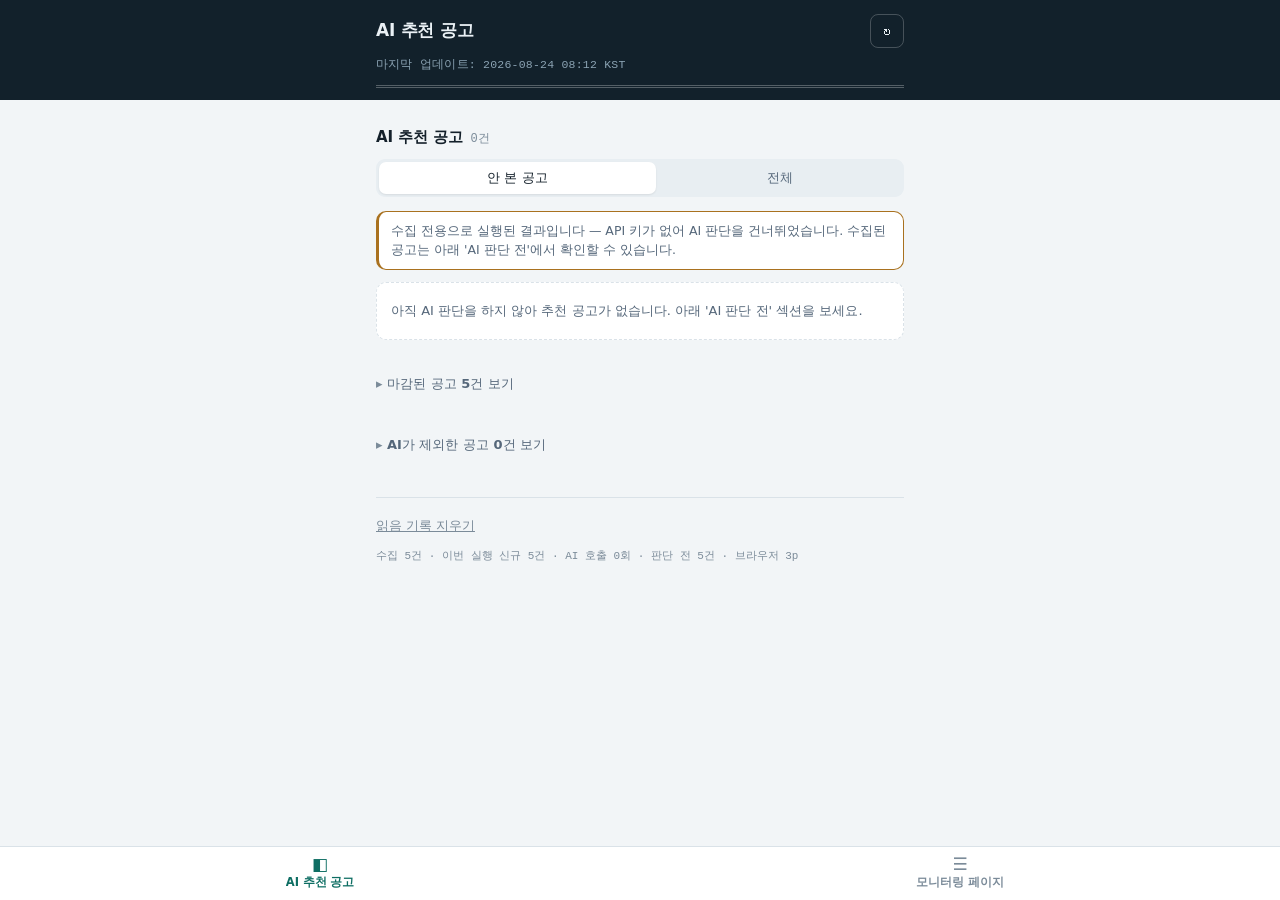
==== preview-crawl.html @ 12f4522e "Add files via upload" ====
<!DOCTYPE html>
<html lang="ko">
<head>
<meta charset="utf-8">
<meta name="viewport" content="width=device-width, initial-scale=1, viewport-fit=cover">
<title>채용공고 모니터 — 화면 미리보기</title>
<meta name="description" content="등록한 채용 페이지의 신규 공고를 AI가 프로필과 대조해 걸러줍니다.">
<meta name="theme-color" content="#12212b">
<meta name="color-scheme" content="light dark">
<meta name="apple-mobile-web-app-capable" content="yes">
<meta name="apple-mobile-web-app-status-bar-style" content="black-translucent">
<style>
/* ─────────────────────────────────────────────────────────────
   채용공고 모니터 — 언더라이팅 심사표를 모티프로 한 화면
   모바일 안전 규칙:
     · 100dvh 사용 (100vh는 폴백으로만)
     · html/body 에 overflow-x:hidden 명시
     · position:sticky 미사용. fixed는 하단 탭바/시트/토스트에만 쓰며
       모두 body 바로 아래 형제이고, 조상 어디에도 transform·filter·
       perspective·will-change 를 걸지 않는다 (전체 파일에서 미사용)
     · 텍스트가 들어가는 모든 행은 flex-wrap
   ───────────────────────────────────────────────────────────── */

*, *::before, *::after { box-sizing: border-box; }

:root {
  --bg:        #f2f5f7;
  --card:      #ffffff;
  --ink:       #14202a;
  --ink-2:     #55677a;
  --ink-3:     #7b8b99;
  --line:      #dae2e8;
  --line-soft: #e8eef2;
  --band-fit:  #0e6e63;
  --band-pend: #a9711f;
  --band-rej:  #9aa8b3;
  --urgent:    #b23a32;
  --header:    #12212b;
  --header-ink:#eaf1f5;
  --header-dim:#8ba3b3;

  --sans: "Pretendard Variable", Pretendard, -apple-system, BlinkMacSystemFont,
          "Apple SD Gothic Neo", "Segoe UI", "Malgun Gothic", system-ui, sans-serif;
  --mono: ui-monospace, SFMono-Regular, "SF Mono", Menlo, Consolas,
          "Liberation Mono", monospace;

  --radius: 10px;
}

@media (prefers-color-scheme: dark) {
  :root {
    --bg:        #0d1620;
    --card:      #14212c;
    --ink:       #e6edf2;
    --ink-2:     #98aab8;
    --ink-3:     #71879a;
    --line:      #223442;
    --line-soft: #1b2b37;
    --band-fit:  #3fb3a1;
    --band-pend: #d3a05a;
    --band-rej:  #4a5d6c;
    --urgent:    #e0736a;
    --header:    #0a121a;
    --header-ink:#e6edf2;
    --header-dim:#7d95a6;
  }
}

html, body {
  max-width: 100%;
  overflow-x: hidden;
}

html { -webkit-text-size-adjust: 100%; }

body {
  margin: 0;
  min-height: 100vh;
  min-height: 100dvh;
  background: var(--bg);
  color: var(--ink);
  font-family: var(--sans);
  font-size: 15px;
  line-height: 1.5;
  -webkit-font-smoothing: antialiased;
  padding-bottom: calc(24px + env(safe-area-inset-bottom));
}

img, svg { max-width: 100%; height: auto; }

.wrap {
  width: 100%;
  max-width: 560px;
  margin-left: auto;
  margin-right: auto;
  padding-left: 16px;
  padding-right: 16px;
}

/* ── 헤더 ───────────────────────────────────────────────── */

.topbar {
  background: var(--header);
  color: var(--header-ink);
  padding-top: calc(14px + env(safe-area-inset-top));
  padding-bottom: 12px;
}

.topbar-row {
  display: flex;
  flex-wrap: wrap;
  align-items: baseline;
  justify-content: space-between;
  gap: 8px;
}

.brand {
  margin: 0;
  font-size: 17px;
  font-weight: 650;
  letter-spacing: -0.015em;
  overflow-wrap: anywhere;
}

.icon-btn {
  flex: none;
  background: transparent;
  border: 1px solid rgba(255, 255, 255, 0.22);
  color: var(--header-ink);
  border-radius: 8px;
  width: 34px;
  height: 34px;
  font-size: 16px;
  line-height: 1;
  cursor: pointer;
}
.icon-btn:active { background: rgba(255, 255, 255, 0.12); }
.icon-btn.is-spinning { opacity: 0.5; }

.stamp {
  margin: 8px 0 0;
  font-family: var(--mono);
  font-size: 11.5px;
  letter-spacing: 0.02em;
  color: var(--header-dim);
  overflow-wrap: anywhere;
}

/* 회계 장부의 합계 이중 괘선 */
.rule-double {
  margin-top: 12px;
  height: 3px;
  border-top: 1px solid rgba(255, 255, 255, 0.28);
  border-bottom: 1px solid rgba(255, 255, 255, 0.28);
}

/* ── 섹션 ───────────────────────────────────────────────── */

.section { margin-top: 26px; }

.section-head {
  display: flex;
  flex-wrap: wrap;
  align-items: baseline;
  gap: 8px;
  margin-bottom: 6px;
}

.section-title {
  margin: 0;
  font-size: 15px;
  font-weight: 650;
  letter-spacing: -0.01em;
}

.count {
  font-family: var(--mono);
  font-size: 12px;
  color: var(--ink-3);
}

.section-note {
  margin: 0 0 10px;
  font-size: 12.5px;
  color: var(--ink-2);
  overflow-wrap: anywhere;
}

/* ── 세그먼트 토글 ──────────────────────────────────────── */

.segmented {
  display: flex;
  flex-wrap: wrap;
  gap: 4px;
  padding: 3px;
  background: var(--line-soft);
  border-radius: 9px;
  margin: 10px 0 14px;
}

.seg {
  flex: 1 1 auto;
  min-width: 90px;
  border: 0;
  background: transparent;
  color: var(--ink-2);
  font-family: inherit;
  font-size: 13px;
  font-weight: 550;
  padding: 7px 10px;
  border-radius: 7px;
  cursor: pointer;
}

.seg.is-active {
  background: var(--card);
  color: var(--ink);
  box-shadow: 0 1px 2px rgba(0, 0, 0, 0.08);
}

/* ── 공고 카드 ──────────────────────────────────────────── */

.cards { display: flex; flex-direction: column; gap: 10px; }

.card {
  background: var(--card);
  border: 1px solid var(--line);
  border-left: 3px solid var(--band-rej);
  border-radius: var(--radius);
  padding: 12px 13px;
  transition: opacity 0.25s ease, background 0.2s ease;
}

.card.grade-fit  { border-left-color: var(--band-fit); }
.card.grade-pend { border-left-color: var(--band-pend); }
.card.grade-rej  { border-left-color: var(--band-rej); }

.card.is-read { opacity: 0.55; }

.card-top {
  display: flex;
  flex-wrap: wrap;
  align-items: baseline;
  gap: 6px 8px;
  margin-bottom: 4px;
}

.company {
  font-size: 12px;
  font-weight: 600;
  color: var(--band-fit);
  letter-spacing: -0.01em;
  overflow-wrap: anywhere;
}
.card.grade-pend .company { color: var(--band-pend); }
.card.grade-rej  .company { color: var(--ink-3); }

.job-title {
  display: block;
  font-size: 15.5px;
  font-weight: 600;
  line-height: 1.35;
  color: var(--ink);
  text-decoration: none;
  overflow-wrap: anywhere;
  word-break: break-word;
}
.job-title:hover { text-decoration: underline; }

.meta {
  display: flex;
  flex-wrap: wrap;
  gap: 4px 10px;
  margin-top: 6px;
  font-family: var(--mono);
  font-size: 11.5px;
  color: var(--ink-3);
}
.meta .urgent { color: var(--urgent); font-weight: 600; }

/* AI 판단 메모 — 심사 코멘트처럼 */
.reason {
  margin: 9px 0 0;
  padding-left: 9px;
  border-left: 2px solid var(--line);
  font-size: 12.5px;
  line-height: 1.5;
  color: var(--ink-2);
  overflow-wrap: anywhere;
}

.chips {
  display: flex;
  flex-wrap: wrap;
  gap: 6px;
  margin-top: 9px;
  align-items: center;
}

.chip {
  font-family: var(--mono);
  font-size: 10.5px;
  letter-spacing: 0.02em;
  padding: 2px 6px;
  border-radius: 4px;
  border: 1px solid var(--line);
  color: var(--ink-3);
  white-space: nowrap;
}
.chip.warn { color: var(--band-pend); border-color: var(--band-pend); }
.chip.read { color: var(--band-fit); border-color: var(--band-fit); }

.spacer { flex: 1 1 auto; min-width: 0; }

.ghost-btn {
  flex: none;
  background: transparent;
  border: 1px solid var(--line);
  color: var(--ink-2);
  font-family: inherit;
  font-size: 12px;
  padding: 4px 10px;
  border-radius: 6px;
  cursor: pointer;
}
.ghost-btn:active { background: var(--line-soft); }

.cards-compact .card { padding: 9px 11px; }
.cards-compact .job-title { font-size: 14px; }

/* ── 모니터링 페이지 목록 ───────────────────────────────── */

.src-list { list-style: none; margin: 0; padding: 0; }

.src-item {
  border-bottom: 1px solid var(--line-soft);
}
.src-item:last-child { border-bottom: 0; }

.src-link {
  display: flex;
  flex-wrap: wrap;
  align-items: baseline;
  gap: 4px 8px;
  padding: 11px 2px;
  color: var(--ink);
  text-decoration: none;
}

.src-name { font-size: 14px; font-weight: 600; overflow-wrap: anywhere; }
.src-memo {
  flex: 1 1 100%;
  font-size: 12px;
  color: var(--ink-3);
  overflow-wrap: anywhere;
}
.src-arrow { flex: none; color: var(--ink-3); font-size: 13px; }

/* ── 수집 상태 ──────────────────────────────────────────── */

.disclosure {
  cursor: pointer;
  font-size: 13px;
  font-weight: 550;
  color: var(--ink-2);
  padding: 8px 0;
  list-style: none;
}
.disclosure::-webkit-details-marker { display: none; }
.disclosure::before { content: "▸ "; color: var(--ink-3); }
details[open] > .disclosure::before { content: "▾ "; }

.health { display: flex; flex-direction: column; gap: 8px; margin-top: 4px; }

.health-row {
  display: flex;
  flex-wrap: wrap;
  gap: 4px 8px;
  align-items: baseline;
  padding: 9px 11px;
  background: var(--card);
  border: 1px solid var(--line);
  border-radius: 8px;
  font-size: 12.5px;
}
.health-name { font-weight: 600; overflow-wrap: anywhere; }
.health-nums { font-family: var(--mono); font-size: 11.5px; color: var(--ink-3); }
.health-note {
  flex: 1 1 100%;
  font-size: 12px;
  color: var(--band-pend);
  overflow-wrap: anywhere;
}
.health-ok { color: var(--band-fit); }
.health-bad { color: var(--urgent); }

/* ── 상태/푸터 ──────────────────────────────────────────── */

.loading, .empty {
  margin: 0;
  padding: 18px 14px;
  background: var(--card);
  border: 1px dashed var(--line);
  border-radius: var(--radius);
  font-size: 13px;
  color: var(--ink-2);
  overflow-wrap: anywhere;
}

.foot {
  margin-top: 34px;
  padding-top: 16px;
  border-top: 1px solid var(--line);
}

.foot-line { margin: 0 0 8px; font-size: 12.5px; color: var(--ink-2); overflow-wrap: anywhere; }

.link-btn {
  background: none;
  border: 0;
  padding: 0;
  font-family: inherit;
  font-size: 12.5px;
  color: var(--ink-3);
  text-decoration: underline;
  cursor: pointer;
}

.foot-meta {
  margin: 12px 0 0;
  font-family: var(--mono);
  font-size: 11px;
  color: var(--ink-3);
  overflow-wrap: anywhere;
}

/* ── 접근성 ─────────────────────────────────────────────── */

a:focus-visible, button:focus-visible, summary:focus-visible {
  outline: 2px solid var(--band-fit);
  outline-offset: 2px;
  border-radius: 4px;
}

@media (prefers-reduced-motion: reduce) {
  * { animation: none !important; transition: none !important; }
}

/* 아주 좁은 화면(320px대) 대비 */
@media (max-width: 360px) {
  body { font-size: 14.5px; }
  .job-title { font-size: 15px; }
  .seg { min-width: 0; }
}

.health-dim { color: var(--ink-3); }
.src-link .chip { flex: none; }

/* ═══════════════════════════════════════════════════════════
   탭 / 편집 / 자가진단  (2차 개편)
   ═══════════════════════════════════════════════════════════ */

/* 하단 탭바 만큼 본문 아래 여백 확보 */
body {
  padding-bottom: calc(66px + env(safe-area-inset-bottom));
}

.tabpanel { display: block; }
.tabpanel[hidden] { display: none; }

/* ── 하단 탭바 ──────────────────────────────────────────── */
/* body 바로 아래 형제로 배치. 조상 어디에도 transform/filter/
   perspective/will-change 를 걸지 않는다 (걸면 fixed가 깨짐). */
.tabbar {
  position: fixed;
  left: 0;
  right: 0;
  bottom: 0;
  z-index: 30;
  display: flex;
  width: 100%;
  max-width: 100%;
  background: var(--card);
  border-top: 1px solid var(--line);
  padding-bottom: env(safe-area-inset-bottom);
}

.tabbtn {
  position: relative;
  flex: 1 1 50%;
  min-width: 0;
  display: flex;
  flex-direction: column;
  align-items: center;
  justify-content: center;
  gap: 2px;
  padding: 9px 4px 10px;
  border: 0;
  background: transparent;
  color: var(--ink-3);
  font-family: inherit;
  cursor: pointer;
}

.tabbtn.is-active { color: var(--band-fit); }

.tabicon { font-size: 17px; line-height: 1; }

.tablabel {
  font-size: 11.5px;
  font-weight: 600;
  letter-spacing: -0.01em;
  max-width: 100%;
  overflow: hidden;
  text-overflow: ellipsis;
  white-space: nowrap;
}

.tabbadge {
  position: absolute;
  top: 5px;
  left: 50%;
  margin-left: 8px;
  min-width: 17px;
  padding: 0 4px;
  border-radius: 9px;
  background: var(--band-fit);
  color: #fff;
  font-family: var(--mono);
  font-size: 10px;
  line-height: 17px;
  text-align: center;
}

.tabdot {
  position: absolute;
  top: 9px;
  left: 50%;
  margin-left: 9px;
  width: 7px;
  height: 7px;
  border-radius: 50%;
  background: var(--band-pend);
}

/* ── 모니터링 목록: 이동 영역과 조작 버튼 분리 ──────────── */

.src-item {
  display: flex;
  flex-wrap: nowrap;
  align-items: stretch;
  gap: 2px;
  border-bottom: 1px solid var(--line-soft);
}

.src-link {
  flex: 1 1 auto;
  min-width: 0;
  display: flex;
  flex-wrap: wrap;
  align-items: baseline;
  gap: 4px 8px;
  padding: 12px 4px 12px 2px;
  color: var(--ink);
  text-decoration: none;
}

.src-actions {
  flex: 0 0 auto;
  display: flex;
  align-items: center;
  gap: 2px;
}

.act-btn {
  width: 38px;
  height: 38px;
  flex: none;
  display: flex;
  align-items: center;
  justify-content: center;
  border: 0;
  background: transparent;
  color: var(--ink-2);
  line-height: 1;
  border-radius: 8px;
  cursor: pointer;
}
.act-btn svg { display: block; }
.act-btn:active { background: var(--line-soft); color: var(--ink); }

.src-flag {
  font-family: var(--mono);
  font-size: 10px;
  padding: 1px 5px;
  border-radius: 4px;
  border: 1px solid currentColor;
  white-space: nowrap;
}
.src-flag.added   { color: var(--band-fit); }
.src-flag.edited  { color: var(--band-pend); }

.add-btn {
  flex: none;
  border: 1px solid var(--band-fit);
  background: transparent;
  color: var(--band-fit);
  font-family: inherit;
  font-size: 12.5px;
  font-weight: 600;
  padding: 5px 11px;
  border-radius: 7px;
  cursor: pointer;
}
.add-btn:active { background: var(--line-soft); }

/* ── 동기화 안내 배너 ───────────────────────────────────── */

.sync-banner {
  background: var(--card);
  border: 1px solid var(--band-pend);
  border-left-width: 3px;
  border-radius: var(--radius);
  padding: 11px 12px;
  margin-bottom: 14px;
}

.sync-title {
  margin: 0 0 5px;
  font-size: 12.5px;
  font-weight: 650;
  color: var(--band-pend);
  overflow-wrap: anywhere;
}

.sync-body {
  margin: 0 0 10px;
  font-size: 12px;
  line-height: 1.5;
  color: var(--ink-2);
  overflow-wrap: anywhere;
}
.sync-body code {
  font-family: var(--mono);
  font-size: 11.5px;
  overflow-wrap: anywhere;
}

.sync-actions {
  display: flex;
  flex-wrap: wrap;
  gap: 6px;
  align-items: center;
}

.cfg-out {
  display: block;
  width: 100%;
  max-width: 100%;
  margin-top: 10px;
  min-height: 120px;
  padding: 8px;
  border: 1px solid var(--line);
  border-radius: 8px;
  background: var(--bg);
  color: var(--ink-2);
  font-family: var(--mono);
  font-size: 11px;
  line-height: 1.45;
  resize: vertical;
}

/* ── 버튼 ───────────────────────────────────────────────── */

.primary-btn {
  flex: none;
  border: 1px solid var(--band-fit);
  background: var(--band-fit);
  color: #fff;
  font-family: inherit;
  font-size: 12.5px;
  font-weight: 600;
  padding: 7px 13px;
  border-radius: 7px;
  cursor: pointer;
}
.primary-btn:active { opacity: 0.85; }

.danger-btn {
  flex: none;
  border: 1px solid var(--urgent);
  background: transparent;
  color: var(--urgent);
  font-family: inherit;
  font-size: 12.5px;
  padding: 6px 12px;
  border-radius: 7px;
  cursor: pointer;
}

a.ghost-btn { text-decoration: none; display: inline-block; }

/* ── 추가/편집 시트 ─────────────────────────────────────── */

.sheet {
  position: fixed;
  inset: 0;
  z-index: 60;
  display: flex;
  align-items: flex-end;
  justify-content: center;
}
.sheet[hidden] { display: none; }

.sheet-backdrop {
  position: absolute;
  inset: 0;
  background: rgba(8, 16, 22, 0.55);
}

.sheet-panel {
  position: relative;
  width: 100%;
  max-width: 560px;
  max-height: 92dvh;
  overflow-y: auto;
  overflow-x: hidden;
  background: var(--card);
  border-radius: 14px 14px 0 0;
  border-top: 1px solid var(--line);
  padding: 16px 16px calc(18px + env(safe-area-inset-bottom));
}

.sheet-title {
  margin: 0 0 14px;
  font-size: 16px;
  font-weight: 650;
  overflow-wrap: anywhere;
}

.field { display: block; margin-bottom: 13px; }

.field-label {
  display: block;
  font-size: 12.5px;
  font-weight: 600;
  color: var(--ink-2);
  margin-bottom: 5px;
}
.field-label .opt { font-weight: 400; color: var(--ink-3); }

.input {
  display: block;
  width: 100%;
  max-width: 100%;
  padding: 10px 11px;
  border: 1px solid var(--line);
  border-radius: 8px;
  background: var(--bg);
  color: var(--ink);
  font-family: inherit;
  font-size: 16px; /* iOS 자동 확대 방지 */
  line-height: 1.4;
}
.input:focus { outline: 2px solid var(--band-fit); outline-offset: 1px; }

.field-help {
  display: block;
  margin-top: 5px;
  font-size: 11.5px;
  line-height: 1.45;
  color: var(--ink-3);
  overflow-wrap: anywhere;
}

.check {
  display: flex;
  flex-wrap: wrap;
  align-items: flex-start;
  gap: 8px;
  margin: 4px 0 14px;
  font-size: 12.5px;
  color: var(--ink-2);
}
.check input { flex: none; width: 18px; height: 18px; margin: 0; }
.check span { flex: 1 1 0; min-width: 0; overflow-wrap: anywhere; }

.sheet-error {
  margin: 0 0 10px;
  font-size: 12.5px;
  color: var(--urgent);
  overflow-wrap: anywhere;
}

.sheet-actions {
  display: flex;
  flex-wrap: wrap;
  align-items: center;
  gap: 6px;
}

/* ── 토스트 ─────────────────────────────────────────────── */

.toast {
  position: fixed;
  left: 12px;
  right: 12px;
  bottom: calc(78px + env(safe-area-inset-bottom));
  z-index: 70;
  max-width: 536px;
  margin: 0 auto;
  padding: 10px 13px;
  border-radius: 9px;
  background: var(--header);
  color: var(--header-ink);
  font-size: 12.5px;
  line-height: 1.45;
  text-align: center;
  overflow-wrap: anywhere;
}
.toast[hidden] { display: none; }

/* ── 자가진단 패널 (?debug=1) ───────────────────────────── */

.debug {
  position: fixed;
  left: 0;
  right: 0;
  top: 0;
  z-index: 90;
  max-height: 45dvh;
  overflow: auto;
  padding: 8px 10px;
  background: #10181f;
  color: #d8ffe6;
  font-family: var(--mono);
  font-size: 10.5px;
  line-height: 1.5;
  border-bottom: 2px solid #2f8f6f;
  overflow-wrap: anywhere;
}
.debug[hidden] { display: none; }
.debug .bad { color: #ff9d92; }
.debug .ok { color: #7fe3b8; }
.debug h3 { margin: 0 0 4px; font-size: 11px; color: #fff; }
.debug ul { margin: 4px 0 0; padding-left: 16px; }

@media (max-width: 360px) {
  .tablabel { font-size: 11px; }
  .sync-actions .primary-btn,
  .sync-actions .ghost-btn { font-size: 12px; padding: 6px 10px; }
}

/* No. 컬럼 */
.src-no {
  flex: 0 0 auto;
  align-self: flex-start;
  min-width: 20px;
  padding-top: 13px;
  font-family: var(--mono);
  font-size: 11.5px;
  color: var(--ink-3);
  text-align: right;
}

/* 목록 URL이 잘못 걸린 카드는 눈에 띄게 표시 */
.card[data-list-url="1"] .job-title::after {
  content: " ⚠ 목록 페이지 링크";
  font-family: var(--mono);
  font-size: 10.5px;
  color: var(--urgent);
  white-space: nowrap;
}

/* 토스트 안 실행취소 버튼 */
.toast {
  display: flex;
  flex-wrap: wrap;
  align-items: center;
  justify-content: center;
  gap: 6px 12px;
}
.toast-msg { flex: 1 1 auto; min-width: 0; text-align: left; }
.toast-action {
  flex: none;
  border: 1px solid rgba(255, 255, 255, 0.35);
  background: transparent;
  color: var(--header-ink);
  font-family: inherit;
  font-size: 12px;
  font-weight: 600;
  padding: 5px 11px;
  border-radius: 7px;
  cursor: pointer;
}
.toast-action:active { background: rgba(255, 255, 255, 0.14); }

/* 자체 확인창 */
.confirm-panel { border-radius: 14px 14px 0 0; }
.confirm-panel .sync-body { margin-bottom: 14px; }

/* 수집 전용 실행 안내 */
.notice {
  margin: 0 0 12px;
  padding: 10px 12px;
  border: 1px solid var(--band-pend);
  border-left-width: 3px;
  border-radius: var(--radius);
  background: var(--card);
  font-size: 12.5px;
  line-height: 1.5;
  color: var(--ink-2);
  overflow-wrap: anywhere;
}
.notice[hidden] { display: none; }

/* ── 마감일 배지 ─────────────────────────────────────────── */

.dday {
  flex: none;
  font-family: var(--mono);
  font-size: 11px;
  font-weight: 600;
  letter-spacing: 0.01em;
  padding: 2px 7px;
  border-radius: 5px;
  border: 1px solid currentColor;
  white-space: nowrap;
}
.dday.d-urgent { color: #fff; background: var(--urgent); border-color: var(--urgent); }
.dday.d-soon   { color: var(--band-pend); }
.dday.d-far    { color: var(--ink-3); }
.dday.d-open   { color: var(--band-fit); }
.dday.d-none   { color: var(--ink-3); border-style: dashed; }
.dday.d-over   { color: var(--ink-3); border-style: dashed; }

/* 카드 우측 상단 삭제 버튼 */
.act-btn.card-del {
  width: 30px;
  height: 30px;
  margin: -4px -4px -4px 2px;
  color: var(--ink-3);
}
.act-btn.card-del svg { width: 14px; height: 14px; }

.card-top { align-items: center; }

/* 마감 섹션의 카드는 흐리게 */
#expList .card { opacity: 0.72; }

</style>
</head>
<body>

<header class="topbar">
  <div class="wrap">
    <div class="topbar-row">
      <h1 class="brand" id="brandTitle">AI 추천 공고</h1>
      <button id="refreshBtn" class="icon-btn" type="button" aria-label="새로고침">↻</button>
    </div>
    <p class="stamp" id="updatedAt">불러오는 중…</p>
    <div class="rule-double" aria-hidden="true"></div>
  </div>
</header>

<main id="main">

  <!-- ── 탭 1: AI 추천 공고 ─────────────────────────── -->
  <div class="tabpanel wrap" id="panel-jobs" role="tabpanel" aria-labelledby="tab-jobs">

    <section class="section" aria-labelledby="recTitle">
      <div class="section-head">
        <h2 class="section-title" id="recTitle">AI 추천 공고</h2>
        <span class="count" id="recCount">–</span>
      </div>

      <div class="segmented" role="group" aria-label="공고 표시 범위">
        <button type="button" class="seg is-active" data-filter="unseen" aria-pressed="true">안 본 공고</button>
        <button type="button" class="seg" data-filter="all" aria-pressed="false">전체</button>
      </div>

      <p class="notice" id="crawlOnlyNotice" hidden></p>

      <div id="recList" class="cards">
        <p class="loading">공고를 불러오는 중…</p>
      </div>
    </section>

    <section class="section" id="unjudgedSection" hidden aria-labelledby="unjTitle">
      <div class="section-head">
        <h2 class="section-title" id="unjTitle">AI 판단 전</h2>
        <span class="count" id="unjCount">0</span>
      </div>
      <p class="section-note" id="unjNote"></p>
      <div id="unjList" class="cards"></div>
    </section>

    <section class="section" id="pendingSection" hidden aria-labelledby="pendTitle">
      <div class="section-head">
        <h2 class="section-title" id="pendTitle">판단 보류</h2>
        <span class="count" id="pendCount">0</span>
      </div>
      <p class="section-note">AI 호출이 실패해 아직 판정하지 못한 공고입니다. 다음 실행에서 자동으로 다시 판단합니다.</p>
      <div id="pendList" class="cards"></div>
    </section>

    <section class="section">
      <details id="expiredBox">
        <summary class="disclosure">마감된 공고 <span id="expCount">0</span>건 보기</summary>
        <p class="section-note" id="expNote"></p>
        <div id="expList" class="cards cards-compact"></div>
      </details>
    </section>

    <section class="section">
      <details id="rejectedBox">
        <summary class="disclosure">AI가 제외한 공고 <span id="rejCount">0</span>건 보기</summary>
        <div id="rejList" class="cards cards-compact"></div>
      </details>
    </section>

    <footer class="foot">
      <p id="hiddenLine" class="foot-line" hidden></p>
      <button type="button" id="resetSeen" class="link-btn">읽음 기록 지우기</button>
      <p class="foot-meta" id="footMeta"></p>
    </footer>
  </div>

  <!-- ── 탭 2: 모니터링 페이지 ──────────────────────── -->
  <div class="tabpanel wrap" id="panel-sources" role="tabpanel" aria-labelledby="tab-sources" hidden>

    <section class="section">
      <div class="section-head">
        <h2 class="section-title">모니터링 페이지</h2>
        <span class="count" id="srcCount">–</span>
        <span class="spacer"></span>
        <button type="button" id="addSrcBtn" class="add-btn">+ 추가</button>
      </div>
      <p class="section-note">회사명을 누르면 채용 페이지로 바로 이동합니다. 오른쪽 아이콘으로 수정·삭제할 수 있습니다.</p>

      <div id="syncBanner" class="sync-banner" hidden>
        <p class="sync-title" id="syncTitle"></p>
        <p class="sync-body">화면에서 고친 내용은 이 휴대폰에만 저장됩니다. 자동 수집에도 반영하려면
          아래 내용을 <code>config/sources.json</code>에 붙여넣어야 합니다.</p>
        <div class="sync-actions">
          <button type="button" id="copyCfgBtn" class="primary-btn">sources.json 복사</button>
          <a id="ghEditLink" class="ghost-btn" target="_blank" rel="noopener noreferrer" hidden>GitHub에서 붙여넣기 ↗</a>
          <button type="button" id="revertBtn" class="ghost-btn">변경 되돌리기</button>
        </div>
        <textarea id="cfgOut" class="cfg-out" readonly hidden aria-label="sources.json 내용"></textarea>
      </div>

      <ul id="srcList" class="src-list"></ul>
    </section>

    <section class="section">
      <details id="healthBox">
        <summary class="disclosure">수집 상태 확인</summary>
        <div id="healthList" class="health"></div>
      </details>
    </section>
  </div>

</main>

<!-- 하단 탭바 — body 바로 아래 배치. 조상에 transform/filter/will-change 없음 -->
<nav class="tabbar" role="tablist" aria-label="화면 전환">
  <button type="button" class="tabbtn is-active" id="tab-jobs" data-tab="jobs"
          role="tab" aria-selected="true" aria-controls="panel-jobs">
    <span class="tabicon" aria-hidden="true">◧</span>
    <span class="tablabel">AI 추천 공고</span>
    <span class="tabbadge" id="tabBadge" hidden>0</span>
  </button>
  <button type="button" class="tabbtn" id="tab-sources" data-tab="sources"
          role="tab" aria-selected="false" aria-controls="panel-sources">
    <span class="tabicon" aria-hidden="true">☰</span>
    <span class="tablabel">모니터링 페이지</span>
    <span class="tabdot" id="tabDot" hidden></span>
  </button>
</nav>

<!-- 추가/편집 시트 -->
<div class="sheet" id="sheet" hidden role="dialog" aria-modal="true" aria-labelledby="sheetTitle">
  <div class="sheet-backdrop" id="sheetBackdrop"></div>
  <div class="sheet-panel" role="document">
    <h2 class="sheet-title" id="sheetTitle">채용 페이지 추가</h2>

    <label class="field">
      <span class="field-label">회사명</span>
      <input type="text" id="fCompany" class="input" placeholder="예: KB라이프생명" autocomplete="off">
    </label>

    <label class="field">
      <span class="field-label">공고 목록 페이지 주소</span>
      <input type="url" id="fUrl" class="input" placeholder="https://…" inputmode="url" autocomplete="off">
    </label>

    <label class="field">
      <span class="field-label">메모 <span class="opt">선택</span></span>
      <input type="text" id="fMemo" class="input" placeholder="예: 경영전략 직무 위주" autocomplete="off">
    </label>

    <label class="field">
      <span class="field-label">공고 링크 조각 <span class="opt">선택</span></span>
      <input type="text" id="fPattern" class="input" placeholder="예: /recruit/view" autocomplete="off">
      <span class="field-help">공고 하나를 열었을 때 주소에 공통으로 들어가는 부분입니다.
        비워두면 자동 추정하지만, 넣어주면 정확도가 크게 올라갑니다.</span>
    </label>

    <label class="check">
      <input type="checkbox" id="fManual">
      <span>수동 확인 전용 (수집·AI 판단 없이 목록에만 표시)</span>
    </label>

    <p class="sheet-error" id="sheetError" hidden></p>

    <div class="sheet-actions">
      <button type="button" id="sheetSave" class="primary-btn">저장</button>
      <button type="button" id="sheetCancel" class="ghost-btn">취소</button>
      <span class="spacer"></span>
      <button type="button" id="sheetDelete" class="danger-btn" hidden>삭제</button>
    </div>
  </div>
</div>

<div class="toast" id="toast" hidden></div>

<!-- 자가진단: 주소 끝에 ?debug=1 을 붙이면 켜집니다 -->
<div class="debug" id="debugPanel" hidden></div>

<script>window.__EJA_PREVIEW_DATA__ = {"updated_at": "2026-08-24 08:12", "updated_at_iso": "2026-08-24T08:12:00+09:00", "stats": {"total": 5, "fit_yes": 0, "pending": 0, "unjudged": 5, "crawl_only": true, "new_this_run": 5, "ai_calls": 0, "ai_errors": 0, "browser_pages": 3, "expired": 0, "ai_skipped_expired": 0, "stale_days": 30}, "sources": [{"key": "samsungcareers", "company": "삼성생명/삼성화재", "url": "https://www.samsungcareers.com/hr/", "memo": "보험사 1순위 / 전략, 경영기획, 경영분석, 신사업 위주로 확인", "manual_only": false}, {"key": "hanwhain", "company": "한화생명/한화손보", "url": "https://www.hanwhain.com/portal/apply/recruit", "memo": "보험사 1순위 / 전략, 경영기획, 경영분석, 신사업 위주로 확인", "manual_only": false}, {"key": "career_kyobo", "company": "교보생명", "url": "https://career.kyobo.co.kr/home", "memo": "보험사 1순위 / 전략, 경영기획, 경영분석, 신사업 위주로 확인", "manual_only": false}, {"key": "shinhan_life", "company": "신한라이프", "url": "https://shinhan-life.recruiter.co.kr/career/job", "memo": "보험사 1순위 / 전략, 경영기획, 경영분석, 신사업 위주로 확인", "manual_only": false}, {"key": "idbins", "company": "DB손보", "url": "https://www.idbins.com/FWCOMV1751.do", "memo": "보험사 1순위 / 전략, 경영기획, 경영분석, 신사업 위주로 확인", "manual_only": false}, {"key": "dbgroup", "company": "DB그룹", "url": "https://dbgroup.recruiter.co.kr/career/apply1", "memo": "보험사 1순위 / 전략, 경영기획, 경영분석, 신사업 위주로 확인", "manual_only": false}, {"key": "recruit_meritzfire", "company": "메리츠화재", "url": "https://recruit.meritzfire.com/new/job/noticeList.do", "memo": "보험사 1순위 / 전략, 경영기획, 경영분석, 신사업 위주로 확인", "manual_only": false}, {"key": "hi_recruiter", "company": "현대해상", "url": "https://hi.recruiter.co.kr/career/recruit", "memo": "보험사 1순위 / 전략, 경영기획, 경영분석 위주로 확인", "manual_only": false}, {"key": "kbinsure", "company": "KB손보", "url": "https://kbinsure.recruiter.co.kr/app/jobnotice/list", "memo": "보험사 1순위 / 전략, 경영기획, 경영분석 위주로 확인", "manual_only": false}, {"key": "careers_kbfg", "company": "KB금융지주", "url": "https://careers.kbfg.com/APPLY/apply", "memo": "금융지주 선순위 / 전략, 경영기획, 경영분석, 계열사 관리 위주로 확인", "manual_only": false}, {"key": "woorifg", "company": "우리금융지주", "url": "https://www.woorifg.com/kor/recruit/recruit-announcement/list.do?", "memo": "금융지주 선순위 / 전략, 경영기획, 경영분석, 계열사 관리 위주로 확인", "manual_only": false}, {"key": "pwc", "company": "PwC삼일", "url": "https://www.pwc.com/kr/ko/career/experienced.html", "memo": "Big4 1순위 / FSI, Strategy, Financial Transformation 위주로 확인", "manual_only": false}, {"key": "career_kpmg", "company": "KPMG삼정", "url": "https://career.kr.kpmg.com/hr/rec/recruit/jobopen/controller/candidate/JobOpen310WebController/init.hr", "memo": "Big4 2순위 / FSI, Strategy, Financial Transformation 위주로 확인", "manual_only": false}, {"key": "eycareers_kr", "company": "EY한영", "url": "https://eycareers-kr.recruiter.co.kr/career/career", "memo": "Big4 3순위 / FSI, Strategy, Financial Transformation 위주로 확인", "manual_only": false}, {"key": "join_deloitte", "company": "Deloitte안진", "url": "https://join.deloitte.co.kr/", "memo": "Big4 4순위 / FSI, Strategy, Financial Transformation 위주로 확인", "manual_only": false}, {"key": "aia", "company": "AIA생명", "url": "https://aia.wd3.myworkdayjobs.com/ko-KR/External?locationCountry=7a5a2aadf9d34086a2bfbfd408bc28da", "memo": "보험사(외국계) 차순위 / 전략, 경영기획, 경영분석 위주로 확인", "manual_only": false}, {"key": "metlifecareers", "company": "메트라이프", "url": "https://www.metlifecareers.com/ko_KR/ml/SearchJobs?12310=116497&listFilterMode=1", "memo": "보험사(외국계) 차순위 / 전략, 경영기획, 경영분석 위주로 확인", "manual_only": false}, {"key": "miraeassetlife", "company": "미래에셋생명", "url": "https://miraeassetlife.ninehire.site/", "memo": "보험사(외국계) 차순위 / 전략, 경영기획, 경영분석 위주로 확인", "manual_only": false}, {"key": "kblife_recruiting", "company": "KB라이프", "url": "https://kblife-recruiting.career.greetinghr.com/ko/home#1e4ca025-43e0-4071-8413-d5aca14fd1b4", "memo": "지주계열 보험사 하순위 / 전략, 경영기획, 경영분석 위주로 확인", "manual_only": false}, {"key": "myangel", "company": "동양생명", "url": "https://www.myangel.co.kr/Company/Recruit/CoAdpLst", "memo": "지주계열 보험사 하순위 / 전략, 경영기획, 경영분석 위주로 확인", "manual_only": false}, {"key": "hanainsure", "company": "하나손보", "url": "https://www.hanainsure.co.kr/recruit/notify/jobList", "memo": "지주계열 보험사 하순위 / 전략, 경영기획, 경영분석 위주로 확인", "manual_only": false}, {"key": "hanalife", "company": "하나생명", "url": "https://hanalife.careerlink.kr/jobs", "memo": "지주계열 보험사 하순위 / 전략, 경영기획, 경영분석 위주로 확인", "manual_only": false}, {"key": "abl_recruiter", "company": "ABL생명", "url": "https://abl.recruiter.co.kr/career/apply", "memo": "지주계열 보험사 하순위 / 전략, 경영기획, 경영분석 위주로 확인", "manual_only": false}], "sources_config": {"_readme": ["이 파일만 수정하면 모니터링 대상 페이지를 추가/삭제할 수 있습니다. 개수 제한 없음.", "필수 항목: key(영문 고유값), company(회사명), url(공고 '목록' 페이지), memo(메모)", "선택 항목:", "  enabled             : false면 화면에서도 사라짐 (기본 true)", "  manual_only         : true면 수집·AI 판단을 하지 않고 [모니터링 페이지 목록]에만 표시", "                        (로그인 필요 / 크롤링 불가 사이트를 여기로 옮기세요)", "  detail_fetch        : false면 상세 페이지를 안 열고 목록 제목만으로 판단 (기본 true)", "  link_include        : 상세 공고 링크로 인정할 URL 조각 목록 (하나라도 포함되면 채택)", "  link_exclude        : 제외할 URL 조각 목록", "  min_title_len       : 링크 텍스트 최소 길이 (기본 4)", "  max_new_details     : 한 번 실행에서 새로 방문할 상세 페이지 최대 수 (기본 15)", "  same_host_only      : true면 목록 페이지와 같은 도메인 링크만 채택 (기본 true)", "  render_mode         : 'auto'(기본) 일반 요청 먼저, 링크가 부족하면 헤드리스 브라우저로 재시도", "                        'always' 처음부터 브라우저 렌더링 / 'never' 일반 요청만", "  min_expected_links  : 이 건수보다 적게 잡히면 브라우저 렌더링으로 재시도 (기본 1)", "  render_wait_selector: 브라우저 렌더링 시 이 요소가 나타날 때까지 대기 (예: '.job-list li')", "  render_wait_ms      : 렌더링 후 추가 대기 시간 (기본 2500)", "  no                  : 화면의 No. 표시 순서 (없으면 파일 순서대로 번호가 매겨집니다)"], "sources": [{"key": "samsungcareers", "no": 1, "company": "삼성생명/삼성화재", "url": "https://www.samsungcareers.com/hr/", "memo": "보험사 1순위 / 전략, 경영기획, 경영분석, 신사업 위주로 확인", "enabled": true, "manual_only": false, "detail_fetch": true, "render_mode": "auto", "min_expected_links": 3, "render_wait_ms": 4000, "link_include": ["https://www.samsungcareers.com/hr/?no="], "link_exclude": [], "max_new_details": 6}, {"key": "hanwhain", "no": 2, "company": "한화생명/한화손보", "url": "https://www.hanwhain.com/portal/apply/recruit", "memo": "보험사 1순위 / 전략, 경영기획, 경영분석, 신사업 위주로 확인", "enabled": true, "manual_only": false, "detail_fetch": true, "render_mode": "auto", "min_expected_links": 1, "render_wait_ms": 2500, "link_include": ["https://www.hanwhain.com/portal/apply/recruit/detail?rtSeq="], "link_exclude": [], "max_new_details": 6}, {"key": "career_kyobo", "no": 3, "company": "교보생명", "url": "https://career.kyobo.co.kr/home", "memo": "보험사 1순위 / 전략, 경영기획, 경영분석, 신사업 위주로 확인", "enabled": true, "manual_only": false, "detail_fetch": true, "render_mode": "auto", "min_expected_links": 3, "render_wait_ms": 4000, "link_include": [], "link_exclude": [], "max_new_details": 6}, {"key": "shinhan_life", "no": 4, "company": "신한라이프", "url": "https://shinhan-life.recruiter.co.kr/career/job", "memo": "보험사 1순위 / 전략, 경영기획, 경영분석, 신사업 위주로 확인", "enabled": true, "manual_only": false, "detail_fetch": true, "render_mode": "auto", "min_expected_links": 3, "render_wait_ms": 4000, "link_include": ["https://shinhan-life.recruiter.co.kr/career/jobs/"], "link_exclude": [], "max_new_details": 6}, {"key": "idbins", "no": 5, "company": "DB손보", "url": "https://www.idbins.com/FWCOMV1751.do", "memo": "보험사 1순위 / 전략, 경영기획, 경영분석, 신사업 위주로 확인", "enabled": true, "manual_only": false, "detail_fetch": true, "render_mode": "auto", "min_expected_links": 1, "render_wait_ms": 2500, "link_include": [], "link_exclude": [], "max_new_details": 6}, {"key": "dbgroup", "no": 6, "company": "DB그룹", "url": "https://dbgroup.recruiter.co.kr/career/apply1", "memo": "보험사 1순위 / 전략, 경영기획, 경영분석, 신사업 위주로 확인", "enabled": true, "manual_only": false, "detail_fetch": true, "render_mode": "auto", "min_expected_links": 3, "render_wait_ms": 4000, "link_include": ["https://dbgroup.recruiter.co.kr/career/jobs/"], "link_exclude": [], "max_new_details": 6}, {"key": "recruit_meritzfire", "no": 7, "company": "메리츠화재", "url": "https://recruit.meritzfire.com/new/job/noticeList.do", "memo": "보험사 1순위 / 전략, 경영기획, 경영분석, 신사업 위주로 확인", "enabled": true, "manual_only": false, "detail_fetch": true, "render_mode": "auto", "min_expected_links": 1, "render_wait_ms": 2500, "link_include": ["https://recruit.meritzfire.com/new/job/noticeView.do"], "link_exclude": [], "max_new_details": 6}, {"key": "hi_recruiter", "no": 8, "company": "현대해상", "url": "https://hi.recruiter.co.kr/career/recruit", "memo": "보험사 1순위 / 전략, 경영기획, 경영분석 위주로 확인", "enabled": true, "manual_only": false, "detail_fetch": true, "render_mode": "auto", "min_expected_links": 3, "render_wait_ms": 4000, "link_include": ["https://hi.recruiter.co.kr/career/jobs/"], "link_exclude": [], "max_new_details": 6}, {"key": "kbinsure", "no": 9, "company": "KB손보", "url": "https://kbinsure.recruiter.co.kr/app/jobnotice/list", "memo": "보험사 1순위 / 전략, 경영기획, 경영분석 위주로 확인", "enabled": true, "manual_only": false, "detail_fetch": true, "render_mode": "auto", "min_expected_links": 3, "render_wait_ms": 4000, "link_include": ["https://kbinsure.recruiter.co.kr/app/jobnotice/view?systemKindCode=MRS2&jobnoticeSn="], "link_exclude": [], "max_new_details": 6}, {"key": "careers_kbfg", "no": 10, "company": "KB금융지주", "url": "https://careers.kbfg.com/APPLY/apply", "memo": "금융지주 선순위 / 전략, 경영기획, 경영분석, 계열사 관리 위주로 확인", "enabled": true, "manual_only": false, "detail_fetch": true, "render_mode": "auto", "min_expected_links": 3, "render_wait_ms": 4000, "link_include": ["https://careers.kbfg.com/apply/"], "link_exclude": [], "max_new_details": 6}, {"key": "woorifg", "no": 11, "company": "우리금융지주", "url": "https://www.woorifg.com/kor/recruit/recruit-announcement/list.do?", "memo": "금융지주 선순위 / 전략, 경영기획, 경영분석, 계열사 관리 위주로 확인", "enabled": true, "manual_only": false, "detail_fetch": true, "render_mode": "auto", "min_expected_links": 1, "render_wait_ms": 2500, "link_include": [], "link_exclude": [], "max_new_details": 6}, {"key": "pwc", "no": 12, "company": "PwC삼일", "url": "https://www.pwc.com/kr/ko/career/experienced.html", "memo": "Big4 1순위 / FSI, Strategy, Financial Transformation 위주로 확인", "enabled": true, "manual_only": false, "detail_fetch": true, "render_mode": "auto", "min_expected_links": 1, "render_wait_ms": 2500, "link_include": ["https://www.pwc.com/kr/ko/career/experienced/"], "link_exclude": [], "max_new_details": 6}, {"key": "career_kpmg", "no": 13, "company": "KPMG삼정", "url": "https://career.kr.kpmg.com/hr/rec/recruit/jobopen/controller/candidate/JobOpen310WebController/init.hr", "memo": "Big4 2순위 / FSI, Strategy, Financial Transformation 위주로 확인", "enabled": true, "manual_only": false, "detail_fetch": true, "render_mode": "auto", "min_expected_links": 1, "render_wait_ms": 2500, "link_include": ["https://career.kr.kpmg.com/hr/rec/recruit/jobopen/controller/candidate/JobOpen310WebController/DetailInit.hr"], "link_exclude": [], "max_new_details": 6}, {"key": "eycareers_kr", "no": 14, "company": "EY한영", "url": "https://eycareers-kr.recruiter.co.kr/career/career", "memo": "Big4 3순위 / FSI, Strategy, Financial Transformation 위주로 확인", "enabled": true, "manual_only": false, "detail_fetch": true, "render_mode": "auto", "min_expected_links": 3, "render_wait_ms": 4000, "link_include": ["https://eycareers-kr.recruiter.co.kr/career/jobs/"], "link_exclude": [], "max_new_details": 6}, {"key": "join_deloitte", "no": 15, "company": "Deloitte안진", "url": "https://join.deloitte.co.kr/", "memo": "Big4 4순위 / FSI, Strategy, Financial Transformation 위주로 확인", "enabled": true, "manual_only": false, "detail_fetch": true, "render_mode": "auto", "min_expected_links": 1, "render_wait_ms": 2500, "link_include": [], "link_exclude": [], "max_new_details": 6}, {"key": "aia", "no": 16, "company": "AIA생명", "url": "https://aia.wd3.myworkdayjobs.com/ko-KR/External?locationCountry=7a5a2aadf9d34086a2bfbfd408bc28da", "memo": "보험사(외국계) 차순위 / 전략, 경영기획, 경영분석 위주로 확인", "enabled": true, "manual_only": false, "detail_fetch": true, "render_mode": "auto", "min_expected_links": 3, "render_wait_ms": 4000, "link_include": ["https://aia.wd3.myworkdayjobs.com/ko-KR/External/details/"], "link_exclude": [], "max_new_details": 6}, {"key": "metlifecareers", "no": 17, "company": "메트라이프", "url": "https://www.metlifecareers.com/ko_KR/ml/SearchJobs?12310=116497&listFilterMode=1", "memo": "보험사(외국계) 차순위 / 전략, 경영기획, 경영분석 위주로 확인", "enabled": true, "manual_only": false, "detail_fetch": true, "render_mode": "auto", "min_expected_links": 3, "render_wait_ms": 4000, "link_include": ["https://www.metlifecareers.com/ko_KR/ml/JobDetail/"], "link_exclude": [], "max_new_details": 6}, {"key": "miraeassetlife", "no": 18, "company": "미래에셋생명", "url": "https://miraeassetlife.ninehire.site/", "memo": "보험사(외국계) 차순위 / 전략, 경영기획, 경영분석 위주로 확인", "enabled": true, "manual_only": false, "detail_fetch": true, "render_mode": "auto", "min_expected_links": 3, "render_wait_ms": 4000, "link_include": ["https://miraeassetlife.ninehire.site/job_posting/"], "link_exclude": [], "max_new_details": 6}, {"key": "kblife_recruiting", "no": 19, "company": "KB라이프", "url": "https://kblife-recruiting.career.greetinghr.com/ko/home#1e4ca025-43e0-4071-8413-d5aca14fd1b4", "memo": "지주계열 보험사 하순위 / 전략, 경영기획, 경영분석 위주로 확인", "enabled": true, "manual_only": false, "detail_fetch": true, "render_mode": "auto", "min_expected_links": 3, "render_wait_ms": 4000, "link_include": [], "link_exclude": [], "max_new_details": 6}, {"key": "myangel", "no": 20, "company": "동양생명", "url": "https://www.myangel.co.kr/Company/Recruit/CoAdpLst", "memo": "지주계열 보험사 하순위 / 전략, 경영기획, 경영분석 위주로 확인", "enabled": true, "manual_only": false, "detail_fetch": true, "render_mode": "auto", "min_expected_links": 1, "render_wait_ms": 2500, "link_include": [], "link_exclude": [], "max_new_details": 6}, {"key": "hanainsure", "no": 21, "company": "하나손보", "url": "https://www.hanainsure.co.kr/recruit/notify/jobList", "memo": "지주계열 보험사 하순위 / 전략, 경영기획, 경영분석 위주로 확인", "enabled": true, "manual_only": false, "detail_fetch": true, "render_mode": "auto", "min_expected_links": 1, "render_wait_ms": 2500, "link_include": ["https://www.hanainsure.co.kr/recruit/notify/jobView?sHireNo="], "link_exclude": [], "max_new_details": 6}, {"key": "hanalife", "no": 22, "company": "하나생명", "url": "https://hanalife.careerlink.kr/jobs", "memo": "지주계열 보험사 하순위 / 전략, 경영기획, 경영분석 위주로 확인", "enabled": true, "manual_only": false, "detail_fetch": true, "render_mode": "auto", "min_expected_links": 3, "render_wait_ms": 4000, "link_include": ["https://hanalife.careerlink.kr/jobs/"], "link_exclude": [], "max_new_details": 6}, {"key": "abl_recruiter", "no": 23, "company": "ABL생명", "url": "https://abl.recruiter.co.kr/career/apply", "memo": "지주계열 보험사 하순위 / 전략, 경영기획, 경영분석 위주로 확인", "enabled": true, "manual_only": false, "detail_fetch": true, "render_mode": "auto", "min_expected_links": 3, "render_wait_ms": 4000, "link_include": ["https://abl.recruiter.co.kr/career/jobs/"], "link_exclude": [], "max_new_details": 6}]}, "source_health": [{"key": "hanwhain", "company": "한화생명/한화손보", "list_ok": true, "method": "requests", "fallback_used": false, "links_found": 24, "new_found": 1, "detail_ok": 1, "detail_failed": 0, "manual_only": false, "self_links_skipped": 2, "error": "", "note": "목록·페이지네이션 링크 2건은 공고가 아니므로 제외했습니다."}, {"key": "eycareers_kr", "company": "EY한영", "list_ok": true, "method": "browser", "fallback_used": true, "links_found": 11, "new_found": 1, "detail_ok": 1, "detail_failed": 0, "manual_only": false, "self_links_skipped": 0, "error": "", "note": "일반 요청 0건 → 브라우저 렌더링으로 11건 수집했습니다."}, {"key": "recruit_meritzfire", "company": "메리츠화재", "list_ok": true, "method": "requests", "fallback_used": false, "links_found": 16, "new_found": 1, "detail_ok": 1, "detail_failed": 0, "manual_only": false, "self_links_skipped": 0, "error": "", "note": ""}, {"key": "samsungcareers", "company": "삼성생명/삼성화재", "list_ok": true, "method": "browser", "fallback_used": true, "links_found": 8, "new_found": 1, "detail_ok": 0, "detail_failed": 1, "manual_only": false, "self_links_skipped": 0, "error": "", "note": "상세 본문을 못 가져와 목록 정보만 저장했습니다."}, {"key": "careers_kbfg", "company": "KB금융지주", "list_ok": true, "method": "requests", "fallback_used": false, "links_found": 12, "new_found": 1, "detail_ok": 1, "detail_failed": 0, "manual_only": false, "self_links_skipped": 0, "error": "", "note": ""}, {"key": "career_kyobo", "company": "교보생명", "list_ok": true, "method": "browser", "fallback_used": true, "links_found": 0, "new_found": 0, "detail_ok": 0, "detail_failed": 0, "manual_only": false, "self_links_skipped": 0, "error": "", "note": "링크 0건. 공고 링크 조각을 넣으면 해결될 가능성이 높습니다."}, {"key": "woorifg", "company": "우리금융지주", "list_ok": false, "method": "requests", "fallback_used": false, "links_found": 0, "new_found": 0, "detail_ok": 0, "detail_failed": 0, "manual_only": false, "self_links_skipped": 0, "error": "타임아웃", "note": "URL이 바뀌었거나 차단됐을 수 있습니다."}], "jobs": [{"id": "crawl0001", "source_key": "hanwhain", "company": "한화생명/한화손보", "title": "경영기획팀 경력직 채용 (전략기획·중기계획)", "url": "https://example.com/sample/hanwhain/recruit/detail?rtSeq=20486", "role": "", "fit": "unjudged", "reason": "AI 판단 전 — API 키를 등록하면 다음 실행에서 판단합니다", "confidence": "low", "ai_status": "skipped", "deadline": "2026-09-13", "first_seen": "2026-08-24", "last_seen": "2026-08-24", "has_detail": true}, {"id": "crawl0002", "source_key": "eycareers_kr", "company": "EY한영", "title": "Financial Services Risk Management – Senior Manager", "url": "https://example.com/sample/eycareers/career/jobs/8841", "role": "", "fit": "unjudged", "reason": "AI 판단 전 — API 키를 등록하면 다음 실행에서 판단합니다", "confidence": "low", "ai_status": "skipped", "deadline": "2026-09-13", "first_seen": "2026-08-24", "last_seen": "2026-08-24", "has_detail": true}, {"id": "crawl0003", "source_key": "recruit_meritzfire", "company": "메리츠화재", "title": "리스크관리팀 경력사원 모집", "url": "https://example.com/sample/meritzfire/job/noticeView.do?noticeSn=31207", "role": "", "fit": "unjudged", "reason": "AI 판단 전 — API 키를 등록하면 다음 실행에서 판단합니다", "confidence": "low", "ai_status": "skipped", "deadline": "2026-09-13", "first_seen": "2026-08-24", "last_seen": "2026-08-24", "has_detail": true}, {"id": "crawl0004", "source_key": "samsungcareers", "company": "삼성생명/삼성화재", "title": "경영관리 신사업기획 경력채용", "url": "https://example.com/sample/samsungcareers/hr/?no=5512", "role": "", "fit": "unjudged", "reason": "AI 판단 전 — API 키를 등록하면 다음 실행에서 판단합니다", "confidence": "low", "ai_status": "skipped", "deadline": "", "first_seen": "2026-08-24", "last_seen": "2026-08-24", "has_detail": false}, {"id": "crawl0005", "source_key": "careers_kbfg", "company": "KB금융지주", "title": "디지털 플랫폼 백엔드 개발자", "url": "https://example.com/sample/kbfg/apply/2026-0433", "role": "", "fit": "unjudged", "reason": "AI 판단 전 — API 키를 등록하면 다음 실행에서 판단합니다", "confidence": "low", "ai_status": "skipped", "deadline": "2026-09-13", "first_seen": "2026-08-24", "last_seen": "2026-08-24", "has_detail": true}]};</script>
<script>
/* 채용공고 모니터 — 클라이언트 로직
   읽음/숨김/모니터링 페이지 편집 내용은 이 브라우저의 localStorage에만
   저장됩니다. 서버 자동수집(GitHub Actions)은 config/sources.json 을 보므로,
   편집 후에는 "sources.json 복사" 로 파일에 반영해야 수집에도 적용됩니다. */

(function () {
  "use strict";

  var K_SEEN = "eja_seen_v1";
  var K_HIDDEN = "eja_hidden_v1";
  var K_FILTER = "eja_filter_v1";
  var K_SRC = "eja_srcpatch_v1";
  var K_TAB = "eja_tab_v1";
  var K_DELETED = "eja_deleted_v1";

  // 마감일을 못 읽은 공고는 발견 후 이 일수가 지나면 '마감'으로 본다 (서버와 동일 기준)
  var STALE_DAYS = 30;

  var DEBUG = /[?&]debug=1/.test(location.search);

  var state = {
    data: null,
    tab: "jobs",
    filter: "unseen",
    seen: loadSet(K_SEEN),
    hidden: loadSet(K_HIDDEN),
    deleted: loadSet(K_DELETED),
    patch: loadPatch(),
    editingKey: null
  };

  /* ── 저장소 ─────────────────────────────────────────── */

  function loadSet(key) {
    try {
      var raw = localStorage.getItem(key);
      return raw ? new Set(JSON.parse(raw)) : new Set();
    } catch (e) { return new Set(); }
  }

  function saveSet(key, set) {
    try { localStorage.setItem(key, JSON.stringify(Array.from(set))); } catch (e) { /* 무시 */ }
  }

  function emptyPatch() { return { add: [], edit: {}, del: [] }; }

  function loadPatch() {
    try {
      var raw = localStorage.getItem(K_SRC);
      if (!raw) return emptyPatch();
      var p = JSON.parse(raw);
      return {
        add: Array.isArray(p.add) ? p.add : [],
        edit: p.edit && typeof p.edit === "object" ? p.edit : {},
        del: Array.isArray(p.del) ? p.del : []
      };
    } catch (e) { return emptyPatch(); }
  }

  function savePatch() {
    try { localStorage.setItem(K_SRC, JSON.stringify(state.patch)); } catch (e) { /* 무시 */ }
  }

  function patchCount() {
    return state.patch.add.length + Object.keys(state.patch.edit).length + state.patch.del.length;
  }

  /* ── 유틸 ───────────────────────────────────────────── */

  function el(tag, cls, text) {
    var n = document.createElement(tag);
    if (cls) n.className = cls;
    if (text != null) n.textContent = text;
    return n;
  }

  function byId(id) { return document.getElementById(id); }

  var ICONS = {
    edit: '<path d="M12.5 2.6a1.6 1.6 0 0 1 2.3 2.3l-.9.9-2.3-2.3.9-.9Z"/>' +
          '<path d="M10.6 4.5 3.2 11.9 2.4 15l3.1-.8 7.4-7.4-2.3-2.3Z"/>',
    del:  '<path d="M4.2 4.2 13.8 13.8M13.8 4.2 4.2 13.8" stroke="currentColor" ' +
          'stroke-width="1.9" stroke-linecap="round" fill="none"/>'
  };

  function iconBtn(kind, label) {
    var b = document.createElement("button");
    b.type = "button";
    b.className = "act-btn";
    b.title = label;
    b.setAttribute("aria-label", label);
    b.innerHTML = '<svg viewBox="0 0 18 18" width="17" height="17" aria-hidden="true" ' +
                  'fill="currentColor">' + ICONS[kind] + '</svg>';
    return b;
  }

  function toast(msg, opts) {
    opts = opts || {};
    var t = byId("toast");
    t.textContent = "";
    t.appendChild(el("span", "toast-msg", msg));
    if (opts.actionLabel) {
      var a = el("button", "toast-action", opts.actionLabel);
      a.type = "button";
      a.addEventListener("click", function () {
        t.hidden = true;
        clearTimeout(toast._t);
        if (opts.onAction) opts.onAction();
      });
      t.appendChild(a);
    }
    t.hidden = false;
    clearTimeout(toast._t);
    toast._t = setTimeout(function () { t.hidden = true; }, opts.ms || 3200);
  }

  /* 네이티브 confirm()은 아이프레임·일부 모바일 환경에서 차단되면
     자동으로 '취소'가 되어 동작이 통째로 무시된다. 직접 만든 확인창을 쓴다. */
  function askConfirm(title, body, okLabel, onOk) {
    var wrap = el("div", "sheet");
    var bd = el("div", "sheet-backdrop");
    var panel = el("div", "sheet-panel confirm-panel");
    panel.appendChild(el("h2", "sheet-title", title));
    if (body) panel.appendChild(el("p", "sync-body", body));

    var acts = el("div", "sheet-actions");
    var ok = el("button", "danger-btn", okLabel || "확인");
    ok.type = "button";
    var cancel = el("button", "ghost-btn", "취소");
    cancel.type = "button";
    acts.appendChild(ok);
    acts.appendChild(cancel);
    panel.appendChild(acts);

    wrap.appendChild(bd);
    wrap.appendChild(panel);
    document.body.appendChild(wrap);

    function close() { if (wrap.parentNode) document.body.removeChild(wrap); }
    ok.addEventListener("click", function () { close(); onOk(); });
    cancel.addEventListener("click", close);
    bd.addEventListener("click", close);
    setTimeout(function () { ok.focus(); }, 40);
  }

  function staleDays() {
    var s = state.data && state.data.stats;
    return (s && s.stale_days) || STALE_DAYS;
  }

  /* 한국시간 기준 '오늘'. 휴대폰 시간대가 무엇이든 KST 날짜로 맞춘다. */
  function kstTodayUTC() {
    var now = new Date();
    var k = new Date(now.getTime() + (9 * 60 + now.getTimezoneOffset()) * 60000);
    return Date.UTC(k.getFullYear(), k.getMonth(), k.getDate());
  }

  function ymdToUTC(dateStr) {
    if (!/^\d{4}-\d{2}-\d{2}$/.test(dateStr || "")) return null;
    var p = dateStr.split("-");
    var t = Date.UTC(+p[0], +p[1] - 1, +p[2]);
    return isNaN(t) ? null : t;
  }

  function daysSince(dateStr) {
    var t = ymdToUTC(dateStr);
    if (t === null) return null;
    return Math.round((kstTodayUTC() - t) / 86400000);
  }

  /* 마감 여부. 마감일을 읽었으면 그 날짜로, 못 읽었으면
     발견일로부터 staleDays 경과 여부로 판단한다. (서버 로직과 동일) */
  function isExpired(job) {
    var left = daysUntil(job.deadline);
    if (left !== null) return left < 0;
    var since = daysSince(job.first_seen);
    return since !== null && since > staleDays();
  }

  /* 카드 상단 배지에 쓸 남은 일수 라벨 */
  function deadlineBadge(job) {
    var left = daysUntil(job.deadline);
    if (left !== null) {
      if (left < 0) return { text: "마감", cls: "d-over" };
      if (left === 0) return { text: "D-DAY", cls: "d-urgent" };
      if (left <= 3) return { text: "D-" + left, cls: "d-urgent" };
      if (left <= 7) return { text: "D-" + left, cls: "d-soon" };
      return { text: "D-" + left, cls: "d-far" };
    }
    if (/상시|수시|채용시/.test(job.deadline || "")) {
      return { text: "상시", cls: "d-open" };
    }
    var since = daysSince(job.first_seen);
    if (since !== null && since > staleDays()) return { text: "기한 경과", cls: "d-over" };
    return { text: "마감일 미확인", cls: "d-none" };
  }

  /* 마감 임박순 → 같으면 최신 발견순 */
  function sortJobs(list) {
    return list.slice().sort(function (a, b) {
      var la = daysUntil(a.deadline);
      var lb = daysUntil(b.deadline);
      if (la === null && lb !== null) return 1;
      if (lb === null && la !== null) return -1;
      if (la !== null && lb !== null && la !== lb) return la - lb;
      return String(b.first_seen || "").localeCompare(String(a.first_seen || ""));
    });
  }

  /* 남은 일수를 '달력 날짜 차이'로 계산한다.
     밀리초 차이로 재면 마감 당일 자정을 넘긴 공고가 하루 더 D-DAY로 남는다. */
  function daysUntil(dateStr) {
    var t = ymdToUTC(dateStr);
    if (t === null) return null;
    return Math.round((t - kstTodayUTC()) / 86400000);
  }

  /* 공고 URL이 모니터링 목록의 회사 URL과 같으면 잘못 매핑된 것이다.
     정상이라면 항상 개별 상세 페이지 URL이어야 한다. */
  function isListUrl(u) {
    if (!u) return false;
    var norm = String(u).replace(/#.*$/, "").replace(/\/+$/, "");
    var d = state.data || {};
    var list = (d.sources || []).concat(
      (d.sources_config && d.sources_config.sources) || []);
    for (var i = 0; i < list.length; i++) {
      if (String(list[i].url || "").replace(/#.*$/, "").replace(/\/+$/, "") === norm) return true;
    }
    return false;
  }

  function gradeOf(job) {
    if (job.fit === "yes") return "fit";
    if (job.fit === "pending" || job.fit === "unjudged") return "pend";
    return "rej";
  }

  function slugKey(company) {
    var base = (company || "src").toLowerCase()
      .replace(/[^a-z0-9가-힣]+/g, "_").replace(/^_|_$/g, "").slice(0, 20);
    if (!/^[a-z0-9_]+$/.test(base)) base = "src";
    return base + "_" + Date.now().toString(36).slice(-5);
  }

  /* ── 모니터링 페이지: 서버 설정 + 로컬 편집 병합 ────── */

  var NEW_SOURCE_DEFAULTS = {
    enabled: true,
    manual_only: false,
    detail_fetch: true,
    render_mode: "auto",
    min_expected_links: 1,
    link_include: [],
    link_exclude: [],
    max_new_details: 15
  };

  function baseConfig() {
    var d = state.data || {};
    if (d.sources_config && Array.isArray(d.sources_config.sources)) return d.sources_config;
    return { sources: (d.sources || []).map(function (s) {
      var o = {}; for (var k in NEW_SOURCE_DEFAULTS) o[k] = NEW_SOURCE_DEFAULTS[k];
      o.key = s.key; o.company = s.company; o.url = s.url; o.memo = s.memo || "";
      o.manual_only = !!s.manual_only;
      return o;
    }) };
  }

  /* 화면·내보내기 양쪽이 쓰는 최종 목록 */
  function mergedSources() {
    var cfg = baseConfig();
    var out = [];
    (cfg.sources || []).forEach(function (s) {
      if (state.patch.del.indexOf(s.key) !== -1) return;
      var patch = state.patch.edit[s.key];
      var merged = {};
      for (var k in s) merged[k] = s[k];
      if (patch) {
        for (var p in patch) merged[p] = patch[p];
        merged._flag = "edited";
      }
      out.push(merged);
    });
    state.patch.add.forEach(function (s) {
      var copy = {};
      for (var k in s) copy[k] = s[k];
      copy._flag = "added";
      out.push(copy);
    });
    return out;
  }

  function exportConfig() {
    var cfg = baseConfig();
    var out = {};
    for (var k in cfg) if (k !== "sources") out[k] = cfg[k];
    out.sources = mergedSources().map(function (s) {
      var c = {};
      for (var k in s) if (k !== "_flag") c[k] = s[k];
      return c;
    });
    return JSON.stringify(out, null, 2) + "\n";
  }

  function ghEditUrl() {
    var m = location.hostname.match(/^([^.]+)\.github\.io$/);
    if (!m) return "";
    var seg = location.pathname.split("/").filter(Boolean);
    var repo = seg.length ? seg[0] : (m[1] + ".github.io");
    return "https://github.com/" + m[1] + "/" + repo + "/edit/main/config/sources.json";
  }

  /* ── 공고 카드 ──────────────────────────────────────── */

  function buildCard(job) {
    var card = el("article", "card grade-" + gradeOf(job));
    card.dataset.id = job.id;
    if (state.seen.has(job.id)) card.classList.add("is-read");

    var top = el("div", "card-top");
    top.appendChild(el("span", "company", job.company || "―"));
    top.appendChild(el("span", "spacer"));

    var badge = deadlineBadge(job);
    top.appendChild(el("span", "dday " + badge.cls, badge.text));

    var delBtn = iconBtn("del", (job.title || "이 공고") + " 삭제");
    delBtn.className = "act-btn card-del";
    delBtn.addEventListener("click", function (ev) {
      ev.preventDefault(); ev.stopPropagation();
      askConfirm("이 공고를 삭제할까요?",
        (job.title || "") + "\n\n목록에서 완전히 사라지며, 내일 다시 수집되더라도 " +
        "이 공고는 다시 나타나지 않습니다.",
        "삭제", function () { deleteJob(job.id); });
    });
    top.appendChild(delBtn);
    card.appendChild(top);

    var link = el("a", "job-title", job.title || "(제목 없음)");
    link.href = job.url || "#";
    if (isListUrl(job.url)) card.dataset.listUrl = "1";
    link.target = "_blank";
    link.rel = "noopener noreferrer";
    link.addEventListener("click", function () { markSeen(job.id, card); });
    card.appendChild(link);

    var meta = el("div", "meta");
    if (job.role) meta.appendChild(el("span", null, job.role));
    if (job.deadline) meta.appendChild(el("span", null, "마감 " + job.deadline));
    if (job.first_seen) meta.appendChild(el("span", null, "발견 " + job.first_seen));
    if (meta.childNodes.length) card.appendChild(meta);

    if (job.reason) card.appendChild(el("p", "reason", job.reason));

    var chips = el("div", "chips");
    if (job.fit === "unjudged" && job.has_detail) {
      chips.appendChild(el("span", "chip read", "본문 수집 완료"));
    }
    if (job.has_detail === false && job.fit !== "pending" && job.fit !== "unjudged") {
      chips.appendChild(el("span", "chip warn", "목록 정보만으로 판단"));
    }
    if (job.confidence === "low" && job.fit === "yes") {
      chips.appendChild(el("span", "chip warn", "확신 낮음"));
    }
    var readChip = el("span", "chip read", "읽음");
    readChip.hidden = !state.seen.has(job.id);
    chips.appendChild(readChip);
    chips.appendChild(el("span", "spacer"));

    var hideBtn = el("button", "ghost-btn", "숨기기");
    hideBtn.type = "button";
    hideBtn.addEventListener("click", function () {
      state.hidden.add(job.id);
      saveSet(K_HIDDEN, state.hidden);
      render();
    });
    chips.appendChild(hideBtn);
    card.appendChild(chips);
    return card;
  }

  /* 링크를 누른 즉시 읽음 처리하되, 읽는 도중 카드가 사라지지 않도록
     목록에서 바로 빼지 않고 흐리게만 표시한다. */
  function deleteJob(id) {
    state.deleted.add(id);
    saveSet(K_DELETED, state.deleted);
    render();
    toast("공고를 삭제했습니다", {
      actionLabel: "실행취소", ms: 5000,
      onAction: function () {
        state.deleted.delete(id);
        saveSet(K_DELETED, state.deleted);
        render();
      }
    });
  }

  function markSeen(id, card) {
    if (state.seen.has(id)) return;
    state.seen.add(id);
    saveSet(K_SEEN, state.seen);
    if (card) {
      card.classList.add("is-read");
      var chip = card.querySelector(".chip.read");
      if (chip) chip.hidden = false;
    }
    updateCounts();
  }

  /* ── 렌더 ───────────────────────────────────────────── */

  function visibleJobs(fitValue) {
    if (!state.data) return [];
    return sortJobs((state.data.jobs || []).filter(function (j) {
      if (state.deleted.has(j.id)) return false;   // 삭제는 전체 보기에서도 제외
      if (state.hidden.has(j.id)) return false;
      if (isExpired(j)) return false;              // 마감 건은 마감 섹션으로
      if (j.fit !== fitValue) return false;
      if (fitValue === "yes" && state.filter === "unseen" && state.seen.has(j.id)) return false;
      return true;
    }));
  }

  /* 마감된 공고 — 지워지지 않고 접힌 섹션에 남는다 */
  function expiredJobs() {
    if (!state.data) return [];
    return sortJobs((state.data.jobs || []).filter(function (j) {
      if (state.deleted.has(j.id)) return false;
      if (!isExpired(j)) return false;
      return j.fit !== "no";
    }));
  }

  function fillList(node, jobs, emptyText) {
    node.textContent = "";
    if (!jobs.length) {
      node.appendChild(el("p", "empty", emptyText));
      return;
    }
    jobs.forEach(function (j) { node.appendChild(buildCard(j)); });
  }

  function updateCounts() {
    if (!state.data) return;
    var all = (state.data.jobs || []).filter(function (j) {
      return !state.hidden.has(j.id) && !state.deleted.has(j.id) && !isExpired(j);
    });
    var yes = all.filter(function (j) { return j.fit === "yes"; });
    var unseenYes = yes.filter(function (j) { return !state.seen.has(j.id); });
    byId("recCount").textContent = state.filter === "unseen"
      ? unseenYes.length + "건"
      : unseenYes.length + " / " + yes.length + "건";

    var badge = byId("tabBadge");
    badge.textContent = unseenYes.length > 99 ? "99+" : String(unseenYes.length);
    badge.hidden = unseenYes.length === 0;
  }

  function render() {
    var d = state.data;
    if (!d) return;

    byId("updatedAt").textContent = "마지막 업데이트: " + (d.updated_at || "―") + " KST";

    var emptyMsg;
    if (d.stats && d.stats.crawl_only) {
      emptyMsg = "아직 AI 판단을 하지 않아 추천 공고가 없습니다. 아래 'AI 판단 전' 섹션을 보세요.";
    } else {
      emptyMsg = state.filter === "unseen"
        ? "안 본 추천 공고가 없습니다. '전체'를 눌러 지난 공고를 볼 수 있습니다."
        : "AI가 적합하다고 판단한 공고가 아직 없습니다.";
    }
    fillList(byId("recList"), visibleJobs("yes"), emptyMsg);

    var unjudged = visibleJobs("unjudged");
    byId("unjudgedSection").hidden = unjudged.length === 0;
    byId("unjCount").textContent = unjudged.length + "건";
    if (unjudged.length) {
      byId("unjNote").textContent = (d.stats && d.stats.crawl_only)
        ? "수집은 끝났지만 아직 AI 판단을 하지 않은 공고입니다. 상세 본문까지 받아두었으므로, "
          + "ANTHROPIC_API_KEY 를 등록하고 다시 실행하면 이 본문 그대로 판단합니다."
        : "AI 호출 한도를 넘겨 다음 실행으로 넘긴 공고입니다.";
      fillList(byId("unjList"), unjudged, "");
    }

    var notice = byId("crawlOnlyNotice");
    if (d.stats && d.stats.crawl_only) {
      notice.hidden = false;
      notice.textContent = "수집 전용으로 실행된 결과입니다 — API 키가 없어 AI 판단을 건너뛰었습니다. "
        + "수집된 공고는 아래 'AI 판단 전'에서 확인할 수 있습니다.";
    } else {
      notice.hidden = true;
    }

    var pending = visibleJobs("pending");
    byId("pendingSection").hidden = pending.length === 0;
    byId("pendCount").textContent = pending.length + "건";
    if (pending.length) fillList(byId("pendList"), pending, "");

    var expired = expiredJobs();
    byId("expCount").textContent = expired.length;
    byId("expNote").textContent =
      "마감일이 지났거나, 마감일을 못 읽은 채 발견 후 " + staleDays() +
      "일이 지난 공고입니다. 삭제되지 않고 여기 남습니다.";
    fillList(byId("expList"), expired, "마감된 공고가 없습니다.");

    var rejected = visibleJobs("no");
    byId("rejCount").textContent = rejected.length;
    fillList(byId("rejList"), rejected, "제외된 공고가 없습니다.");

    renderSources();
    renderHealth(d.source_health || []);

    var hiddenLine = byId("hiddenLine");
    hiddenLine.textContent = "";
    var anyLine = false;
    if (state.hidden.size) {
      anyLine = true;
      hiddenLine.appendChild(document.createTextNode("숨긴 공고 " + state.hidden.size + "건 · "));
      var restore = el("button", "link-btn", "모두 복구");
      restore.type = "button";
      restore.addEventListener("click", function () {
        state.hidden.clear();
        saveSet(K_HIDDEN, state.hidden);
        render();
      });
      hiddenLine.appendChild(restore);
    }
    if (state.deleted.size) {
      if (anyLine) hiddenLine.appendChild(el("br"));
      anyLine = true;
      hiddenLine.appendChild(document.createTextNode("삭제한 공고 " + state.deleted.size + "건 · "));
      var undel = el("button", "link-btn", "모두 복구");
      undel.type = "button";
      undel.addEventListener("click", function () {
        state.deleted.clear();
        saveSet(K_DELETED, state.deleted);
        render();
        toast("삭제한 공고를 모두 복구했습니다");
      });
      hiddenLine.appendChild(undel);
    }
    hiddenLine.hidden = !anyLine;

    var s = d.stats || {};
    byId("footMeta").textContent =
      "수집 " + (s.total || 0) + "건 · 이번 실행 신규 " + (s.new_this_run || 0) +
      "건 · AI 호출 " + (s.ai_calls || 0) + "회" +
      (s.unjudged ? " · 판단 전 " + s.unjudged + "건" : "") +
      (s.browser_pages ? " · 브라우저 " + s.browser_pages + "p" : "");

    updateCounts();
    runDebug();
  }

  function renderSources() {
    var list = byId("srcList");
    var sources = mergedSources().filter(function (s) { return s.enabled !== false; });
    list.textContent = "";
    byId("srcCount").textContent = sources.length + "곳";

    if (!sources.length) {
      list.appendChild(el("p", "empty", "등록된 채용 페이지가 없습니다. '+ 추가'로 등록하세요."));
    }

    sources.forEach(function (s, idx) {
      var li = el("li", "src-item");

      // No. — 배열 순서로 매번 다시 계산하므로 추가/삭제 후 자동 재정렬된다
      li.appendChild(el("span", "src-no", String(idx + 1)));

      // 이동 영역: 한 번 누르면 곧바로 새 탭으로 이동
      var a = el("a", "src-link");
      a.href = s.url;
      a.target = "_blank";
      a.rel = "noopener noreferrer";
      a.appendChild(el("span", "src-name", s.company));
      if (s.manual_only) a.appendChild(el("span", "chip warn", "수동 확인 전용"));
      if (s._flag === "added") a.appendChild(el("span", "src-flag added", "추가됨"));
      if (s._flag === "edited") a.appendChild(el("span", "src-flag edited", "수정됨"));
      a.appendChild(el("span", "src-arrow", "↗"));
      if (s.memo) a.appendChild(el("span", "src-memo", s.memo));
      li.appendChild(a);

      // 조작 영역: 이동 영역과 겹치지 않는 별도 버튼
      var acts = el("div", "src-actions");

      var edit = iconBtn("edit", s.company + " 수정");
      edit.addEventListener("click", function (ev) {
        ev.preventDefault(); ev.stopPropagation();
        openSheet(s);
      });
      acts.appendChild(edit);

      var del = iconBtn("del", s.company + " 삭제");
      del.addEventListener("click", function (ev) {
        ev.preventDefault(); ev.stopPropagation();
        removeSource(s.key, s.company);
      });
      acts.appendChild(del);

      li.appendChild(acts);
      list.appendChild(li);
    });

    renderSyncBanner();
  }

  function renderSyncBanner() {
    var n = patchCount();
    var banner = byId("syncBanner");
    byId("tabDot").hidden = n === 0;
    if (!n) {
      banner.hidden = true;
      byId("cfgOut").hidden = true;
      return;
    }
    banner.hidden = false;
    byId("syncTitle").textContent =
      "이 휴대폰에서만 반영된 변경 " + n + "건 — 자동 수집에는 아직 적용되지 않았습니다";

    var link = byId("ghEditLink");
    var url = ghEditUrl();
    if (url) { link.href = url; link.hidden = false; } else { link.hidden = true; }
  }

  function renderHealth(rows) {
    var box = byId("healthList");
    box.textContent = "";
    rows.forEach(function (h) {
      var row = el("div", "health-row");
      row.appendChild(el("span", "health-name", h.company));
      if (h.manual_only) {
        row.appendChild(el("span", "health-dim", "수동 확인 전용"));
      } else {
        row.appendChild(el("span", h.list_ok ? "health-ok" : "health-bad",
          h.list_ok ? "접속 OK" : "접속 실패"));
        if (h.method === "browser") {
          row.appendChild(el("span", "chip warn",
            h.fallback_used ? "브라우저 폴백" : "브라우저 렌더링"));
        }
        row.appendChild(el("span", "health-nums",
          "링크 " + h.links_found + " · 신규 " + h.new_found +
          " · 본문 " + h.detail_ok + "/" + (h.detail_ok + h.detail_failed)));
      }
      var note = [h.error, h.note].filter(Boolean).join(" ");
      if (note) row.appendChild(el("span", "health-note", note));
      box.appendChild(row);
    });
    if (!rows.length) box.appendChild(el("p", "empty", "아직 수집 기록이 없습니다."));
  }

  /* ── 모니터링 페이지 편집 ───────────────────────────── */

  function openSheet(source) {
    state.editingKey = source ? source.key : null;
    byId("sheetTitle").textContent = source ? "채용 페이지 수정" : "채용 페이지 추가";
    byId("fCompany").value = source ? (source.company || "") : "";
    byId("fUrl").value = source ? (source.url || "") : "";
    byId("fMemo").value = source ? (source.memo || "") : "";
    byId("fPattern").value = source && source.link_include ? source.link_include.join(", ") : "";
    byId("fManual").checked = source ? !!source.manual_only : false;
    byId("sheetDelete").hidden = !source;
    byId("sheetError").hidden = true;
    byId("sheet").hidden = false;
    setTimeout(function () { byId("fCompany").focus(); }, 50);
  }

  function closeSheet() {
    byId("sheet").hidden = true;
    state.editingKey = null;
  }

  function saveSheet() {
    var company = byId("fCompany").value.trim();
    var url = byId("fUrl").value.trim();
    var memo = byId("fMemo").value.trim();
    var pattern = byId("fPattern").value.trim();
    var manual = byId("fManual").checked;
    var err = byId("sheetError");

    if (!company) { err.textContent = "회사명을 입력하세요."; err.hidden = false; return; }
    if (!/^https?:\/\/.+/i.test(url)) {
      err.textContent = "주소는 http:// 또는 https:// 로 시작해야 합니다.";
      err.hidden = false; return;
    }

    var includes = pattern ? pattern.split(",").map(function (x) { return x.trim(); })
      .filter(Boolean) : [];

    var fields = {
      company: company, url: url, memo: memo,
      manual_only: manual, link_include: includes
    };

    if (state.editingKey) {
      var addIdx = -1;
      state.patch.add.forEach(function (a, i) { if (a.key === state.editingKey) addIdx = i; });
      if (addIdx >= 0) {
        for (var k in fields) state.patch.add[addIdx][k] = fields[k];
      } else {
        state.patch.edit[state.editingKey] = fields;
      }
      toast(company + " 수정됨");
    } else {
      var item = {};
      for (var d in NEW_SOURCE_DEFAULTS) item[d] = NEW_SOURCE_DEFAULTS[d];
      item.key = slugKey(company);
      for (var f in fields) item[f] = fields[f];
      state.patch.add.push(item);
      toast(company + " 추가됨");
    }

    savePatch();
    closeSheet();
    renderSources();
    runDebug();
  }

  function removeSource(key, label) {
    var addIdx = -1;
    state.patch.add.forEach(function (a, i) { if (a.key === key) addIdx = i; });

    var undo;
    if (addIdx >= 0) {
      var removed = state.patch.add[addIdx];
      state.patch.add.splice(addIdx, 1);
      undo = function () { state.patch.add.splice(addIdx, 0, removed); };
    } else {
      var hadEdit = state.patch.edit[key];
      var wasDeleted = state.patch.del.indexOf(key) !== -1;
      if (!wasDeleted) state.patch.del.push(key);
      delete state.patch.edit[key];
      undo = function () {
        var i = state.patch.del.indexOf(key);
        if (i !== -1 && !wasDeleted) state.patch.del.splice(i, 1);
        if (hadEdit) state.patch.edit[key] = hadEdit;
      };
    }

    savePatch();
    renderSources();
    runDebug();
    toast((label ? label + " 삭제됨" : "삭제됨"), {
      actionLabel: "실행취소",
      ms: 5000,
      onAction: function () {
        undo();
        savePatch();
        renderSources();
        runDebug();
        toast("삭제를 취소했습니다");
      }
    });
  }

  function copyConfig() {
    var text = exportConfig();
    var out = byId("cfgOut");
    out.value = text;

    function fallback() {
      out.hidden = false;
      out.focus();
      out.setSelectionRange(0, out.value.length);
      toast("자동 복사가 막혀 있습니다. 아래 상자의 내용을 길게 눌러 복사하세요.", 5000);
    }

    if (navigator.clipboard && navigator.clipboard.writeText) {
      navigator.clipboard.writeText(text).then(function () {
        toast("sources.json 내용을 복사했습니다. GitHub에서 파일 전체를 지우고 붙여넣으세요.", 4200);
      }).catch(fallback);
    } else {
      fallback();
    }
  }

  /* ── 탭 전환 ────────────────────────────────────────── */

  var TAB_TITLE = { jobs: "AI 추천 공고", sources: "모니터링 페이지" };

  function setTab(name) {
    state.tab = name;
    try { localStorage.setItem(K_TAB, name); } catch (e) { /* 무시 */ }

    byId("panel-jobs").hidden = name !== "jobs";
    byId("panel-sources").hidden = name !== "sources";
    byId("brandTitle").textContent = TAB_TITLE[name] || "채용공고 모니터";

    Array.prototype.forEach.call(document.querySelectorAll(".tabbtn"), function (b) {
      var on = b.dataset.tab === name;
      b.classList.toggle("is-active", on);
      b.setAttribute("aria-selected", String(on));
    });

    window.scrollTo(0, 0);
    runDebug();
  }

  /* ── 자가진단 (?debug=1) ────────────────────────────── */

  function runDebug() {
    if (!DEBUG) return;
    var panel = byId("debugPanel");
    panel.hidden = false;

    var de = document.documentElement;
    var vw = de.clientWidth;
    var offenders = [];
    var nodes = document.querySelectorAll("body *");
    for (var i = 0; i < nodes.length; i++) {
      var n = nodes[i];
      if (n.closest && n.closest("#debugPanel")) continue;
      var r = n.getBoundingClientRect();
      if (r.width === 0 && r.height === 0) continue;
      if (r.right > vw + 1 || r.left < -1) {
        offenders.push("<" + n.tagName.toLowerCase() + " class=\"" +
          ((n.className && n.className.toString()) || "") + "\"> " +
          Math.round(r.left) + "→" + Math.round(r.right));
      }
      if (offenders.length >= 10) break;
    }

    var overflow = de.scrollWidth - de.clientWidth;
    var storageOk = true;
    try { localStorage.setItem("__t", "1"); localStorage.removeItem("__t"); }
    catch (e) { storageOk = false; }

    panel.textContent = "";
    panel.appendChild(el("h3", null, "자가진단 (?debug=1 로 켜짐)"));

    var lines = [
      ["scrollWidth / clientWidth", de.scrollWidth + " / " + de.clientWidth,
        overflow <= 0],
      ["가로 초과", overflow + "px", overflow <= 0],
      ["화면 폭 · DPR", window.innerWidth + "px · " + (window.devicePixelRatio || 1), true],
      ["현재 탭", state.tab, true],
      ["localStorage", storageOk ? "사용 가능" : "차단됨(설정 저장 안 됨)", storageOk],
      ["공고 수", ((state.data && state.data.jobs) || []).length, true],
      ["마감 처리", expiredJobs().length + "건", true],
      ["삭제됨", state.deleted.size + "건", true],
      ["초과 요소", offenders.length + "개", offenders.length === 0],
      ["목록URL이 걸린 카드", document.querySelectorAll('[data-list-url="1"]').length + "건",
        document.querySelectorAll('[data-list-url="1"]').length === 0]
    ];

    var hrefs = [];
    Array.prototype.forEach.call(document.querySelectorAll(".job-title"), function (a) {
      hrefs.push(a.getAttribute("href"));
    });

    lines.forEach(function (l) {
      var p = el("div", l[2] ? "ok" : "bad", l[0] + ": " + l[1]);
      panel.appendChild(p);
    });

    if (offenders.length) {
      var ul = el("ul", "bad");
      offenders.forEach(function (o) { ul.appendChild(el("li", null, o)); });
      panel.appendChild(ul);
    }

    if (hrefs.length) {
      panel.appendChild(el("div", null, "카드 링크 " + hrefs.length + "건:"));
      var ul2 = el("ul", null);
      hrefs.slice(0, 8).forEach(function (h) {
        ul2.appendChild(el("li", isListUrl(h) ? "bad" : "ok", h));
      });
      panel.appendChild(ul2);
    }
  }

  /* ── 데이터 로드 ────────────────────────────────────── */

  function dataFile() {
    if (/[?&]demo=crawl/.test(location.search)) return "data/sample-crawl.json";
    if (/[?&]demo=1/.test(location.search)) return "data/sample-jobs.json";
    return "data/jobs.json";
  }

  function load() {
    var btn = byId("refreshBtn");

    // 미리보기(preview.html)에서는 네트워크 없이 내장 데이터를 씁니다.
    if (window.__EJA_PREVIEW_DATA__) {
      state.data = window.__EJA_PREVIEW_DATA__;
      state.data.jobs = state.data.jobs || [];
      render();
      return;
    }

    btn.classList.add("is-spinning");
    fetch(dataFile() + "?t=" + Date.now(), { cache: "no-store" })
      .then(function (r) {
        if (!r.ok) throw new Error("HTTP " + r.status);
        return r.json();
      })
      .then(function (json) {
        json.jobs = Array.isArray(json.jobs) ? json.jobs : [];
        state.data = json;
        render();
      })
      .catch(function (err) {
        state.data = state.data || { jobs: [], sources: [], source_health: [], stats: {} };
        byId("recList").textContent = "";
        byId("recList").appendChild(el("p", "empty",
          "공고 데이터를 불러오지 못했습니다 (" + err.message + "). " +
          "GitHub의 Actions 탭에서 '채용공고 모니터링'을 한 번 실행하면 data/jobs.json이 만들어집니다."));
        byId("updatedAt").textContent = "데이터 없음";
        renderSources();
        runDebug();
      })
      .then(function () { btn.classList.remove("is-spinning"); });
  }

  /* ── 초기화 ─────────────────────────────────────────── */

  function init() {
    try {
      var sf = localStorage.getItem(K_FILTER);
      if (sf === "all" || sf === "unseen") state.filter = sf;
      var st = localStorage.getItem(K_TAB);
      if (st === "jobs" || st === "sources") state.tab = st;
    } catch (e) { /* 무시 */ }

    Array.prototype.forEach.call(document.querySelectorAll(".seg"), function (b) {
      var active = b.dataset.filter === state.filter;
      b.classList.toggle("is-active", active);
      b.setAttribute("aria-pressed", String(active));
      b.addEventListener("click", function () {
        state.filter = b.dataset.filter;
        try { localStorage.setItem(K_FILTER, state.filter); } catch (e) { /* 무시 */ }
        Array.prototype.forEach.call(document.querySelectorAll(".seg"), function (o) {
          var on = o.dataset.filter === state.filter;
          o.classList.toggle("is-active", on);
          o.setAttribute("aria-pressed", String(on));
        });
        render();
      });
    });

    Array.prototype.forEach.call(document.querySelectorAll(".tabbtn"), function (b) {
      b.addEventListener("click", function () { setTab(b.dataset.tab); });
    });

    byId("refreshBtn").addEventListener("click", load);

    byId("resetSeen").addEventListener("click", function () {
      askConfirm("읽음 기록 지우기",
        "읽음 표시를 모두 지웁니다. 숨긴 공고와 모니터링 페이지 설정은 그대로 유지됩니다.",
        "지우기", function () {
          state.seen.clear();
          saveSet(K_SEEN, state.seen);
          render();
          toast("읽음 기록을 지웠습니다");
        });
    });

    byId("addSrcBtn").addEventListener("click", function () { openSheet(null); });
    byId("sheetCancel").addEventListener("click", closeSheet);
    byId("sheetBackdrop").addEventListener("click", closeSheet);
    byId("sheetSave").addEventListener("click", saveSheet);
    byId("sheetDelete").addEventListener("click", function () {
      var key = state.editingKey;
      if (!key) return;
      var label = byId("fCompany").value.trim();
      closeSheet();
      removeSource(key, label);
    });
    byId("copyCfgBtn").addEventListener("click", copyConfig);
    byId("revertBtn").addEventListener("click", function () {
      askConfirm("변경 되돌리기",
        "화면에서 추가·수정·삭제한 내용을 모두 되돌려 config/sources.json 상태로 되돌립니다.",
        "되돌리기", function () {
          state.patch = emptyPatch();
          savePatch();
          renderSources();
          runDebug();
          toast("변경을 되돌렸습니다");
        });
    });

    document.addEventListener("keydown", function (e) {
      if (e.key === "Escape" && !byId("sheet").hidden) closeSheet();
    });

    window.addEventListener("resize", runDebug);

    document.addEventListener("visibilitychange", function () {
      if (document.visibilityState === "visible" && state.data && !window.__EJA_PREVIEW_DATA__) load();
    });

    setTab(state.tab);
    load();

    if ("serviceWorker" in navigator) {
      window.addEventListener("load", function () {
        Promise.resolve().catch(function () { /* 무시 */ });
      });
    }
  }

  if (document.readyState === "loading") {
    document.addEventListener("DOMContentLoaded", init);
  } else {
    init();
  }
})();

</script>
</body>
</html>
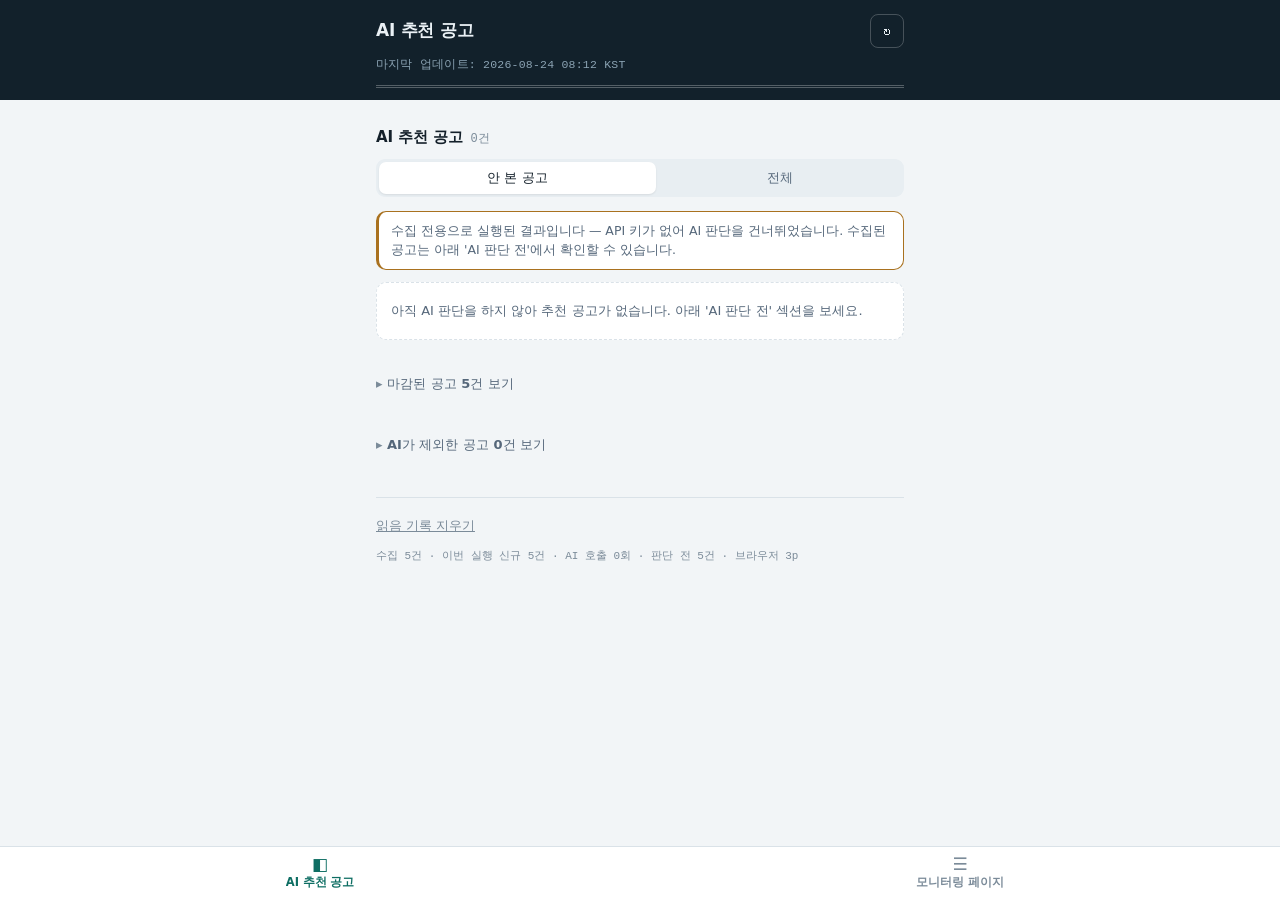
==== commit 3e3e2151: "Add files via upload" ====
--- a/preview-crawl.html
+++ b/preview-crawl.html
@@ -1485,6 +1485,9 @@
     if (job.reason) card.appendChild(el("p", "reason", job.reason));
 
     var chips = el("div", "chips");
+    if (job.ai_status === "prefilter") {
+      chips.appendChild(el("span", "chip", "자동 제외"));
+    }
     if (job.fit === "unjudged" && job.has_detail) {
       chips.appendChild(el("span", "chip read", "본문 수집 완료"));
     }
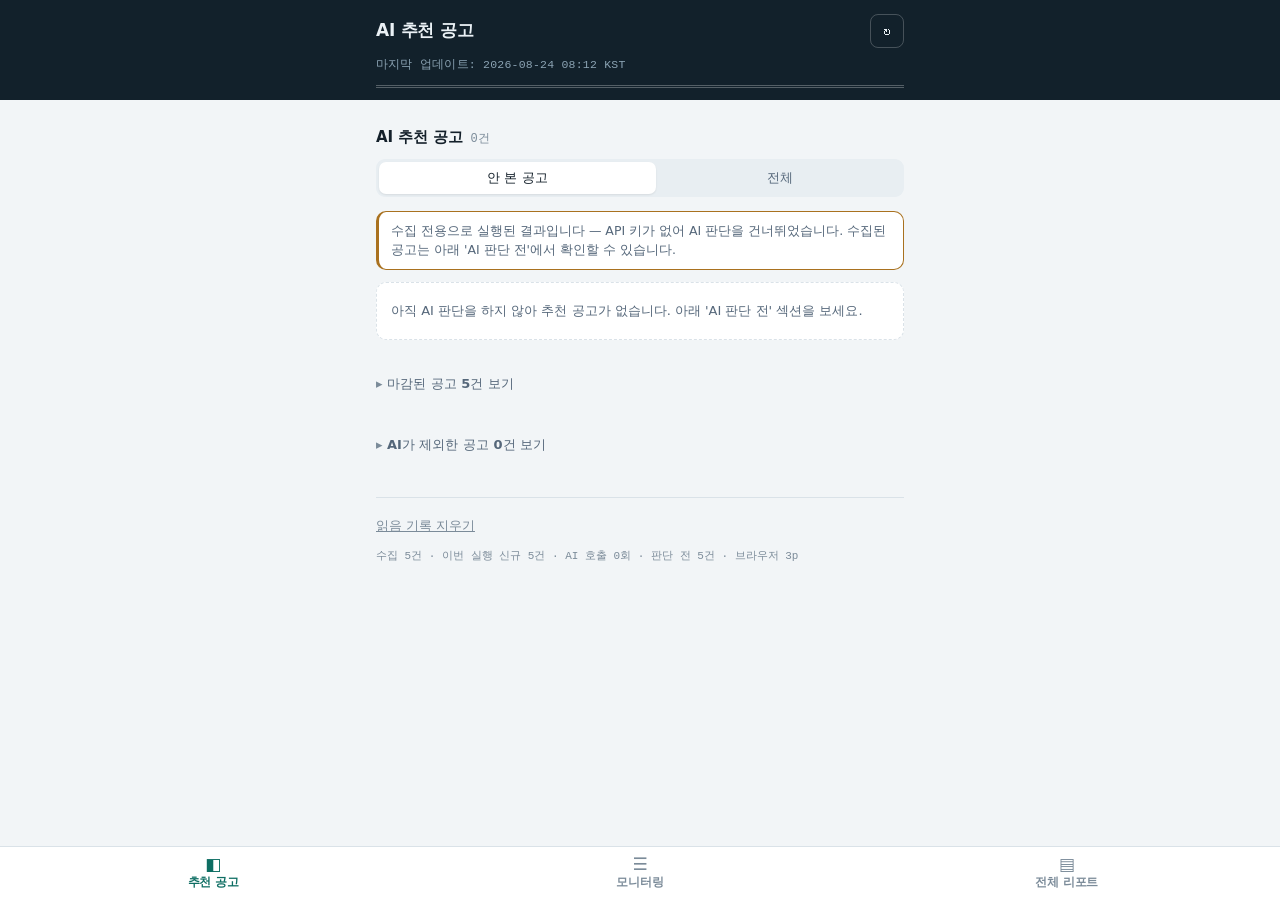
==== commit 9a8b977c: "Add files via upload" ====
--- a/preview-crawl.html
+++ b/preview-crawl.html
@@ -948,6 +948,150 @@
 /* 마감 섹션의 카드는 흐리게 */
 #expList .card { opacity: 0.72; }
 
+/* ── 전체 리포트 탭 ─────────────────────────────────────── */
+
+.tally {
+  display: flex;
+  flex-wrap: wrap;
+  gap: 6px;
+  margin-bottom: 12px;
+}
+
+.tally-cell {
+  flex: 1 1 88px;
+  min-width: 0;
+  display: flex;
+  flex-direction: column;
+  align-items: center;
+  gap: 2px;
+  padding: 8px 4px;
+  background: var(--card);
+  border: 1px solid var(--line);
+  border-radius: 8px;
+}
+
+.tally-num { font-family: var(--mono); font-size: 16px; font-weight: 650; }
+.tally-label {
+  font-size: 10.5px;
+  color: var(--ink-3);
+  text-align: center;
+  overflow-wrap: anywhere;
+}
+
+.chipbar {
+  display: flex;
+  flex-wrap: wrap;
+  gap: 5px;
+  margin-bottom: 12px;
+}
+
+.fchip {
+  flex: none;
+  max-width: 100%;
+  border: 1px solid var(--line);
+  background: var(--card);
+  color: var(--ink-2);
+  font-family: inherit;
+  font-size: 11.5px;
+  padding: 5px 9px;
+  border-radius: 14px;
+  cursor: pointer;
+  overflow-wrap: anywhere;
+}
+.fchip.is-active {
+  background: var(--band-fit);
+  border-color: var(--band-fit);
+  color: #fff;
+  font-weight: 600;
+}
+
+.rep-list { list-style: none; margin: 0; padding: 0; display: flex; flex-direction: column; gap: 8px; }
+
+.rep-row {
+  background: var(--card);
+  border: 1px solid var(--line);
+  border-left: 3px solid var(--line);
+  border-radius: 9px;
+  padding: 10px 11px;
+}
+
+.rep-head {
+  display: flex;
+  flex-wrap: wrap;
+  align-items: center;
+  gap: 4px 7px;
+  margin-bottom: 3px;
+}
+
+.rep-no { font-family: var(--mono); font-size: 11px; color: var(--ink-3); }
+.rep-company { font-size: 11.5px; font-weight: 600; color: var(--ink-2); overflow-wrap: anywhere; }
+
+.rep-status {
+  flex: none;
+  font-family: var(--mono);
+  font-size: 10.5px;
+  font-weight: 600;
+  padding: 2px 7px;
+  border-radius: 4px;
+  white-space: nowrap;
+}
+.rep-status.ok   { color: #fff; background: var(--band-fit); }
+.rep-status.wait { color: #fff; background: var(--band-pend); }
+.rep-status.out  { color: var(--ink-3); border: 1px solid var(--line); }
+
+.rep-title {
+  display: block;
+  font-size: 14px;
+  font-weight: 600;
+  line-height: 1.35;
+  color: var(--ink);
+  text-decoration: none;
+  overflow-wrap: anywhere;
+  word-break: break-word;
+}
+.rep-title:hover { text-decoration: underline; }
+
+.rep-meta {
+  display: flex;
+  flex-wrap: wrap;
+  gap: 3px 8px;
+  margin-top: 5px;
+  font-family: var(--mono);
+  font-size: 10.5px;
+  color: var(--ink-3);
+}
+.rep-stage { color: var(--band-pend); }
+
+.rep-reason {
+  margin: 6px 0 0;
+  padding-left: 8px;
+  border-left: 2px solid var(--line);
+  font-size: 12px;
+  line-height: 1.45;
+  color: var(--ink-2);
+  overflow-wrap: anywhere;
+}
+
+.rep-url {
+  display: block;
+  margin-top: 6px;
+  font-family: var(--mono);
+  font-size: 10.5px;
+  color: var(--ink-3);
+  overflow-wrap: anywhere;
+  word-break: break-all;
+}
+
+.rep-row:has(.rep-status.ok)   { border-left-color: var(--band-fit); }
+.rep-row:has(.rep-status.wait) { border-left-color: var(--band-pend); }
+
+/* 탭 3개 대응 */
+.tabbtn { flex: 1 1 33.333%; }
+@media (max-width: 360px) {
+  .tablabel { font-size: 10.5px; }
+  .tally-cell { flex: 1 1 72px; }
+}
+
 </style>
 </head>
 <body>
@@ -1053,9 +1197,27 @@
       <ul id="srcList" class="src-list"></ul>
     </section>
 
+  </div>
+
+  <!-- ── 탭 3: 전체 리포트 ─────────────────────────── -->
+  <div class="tabpanel wrap" id="panel-report" role="tabpanel" aria-labelledby="tab-report" hidden>
+    <section class="section">
+      <div class="section-head">
+        <h2 class="section-title">전체 리포트</h2>
+        <span class="count" id="repCount">–</span>
+      </div>
+      <p class="section-note">필터를 거치기 전의 <strong>수집된 모든 공고</strong>입니다.
+        각 공고가 어느 단계에서 왜 걸러졌는지 그대로 보여줍니다.
+        제목을 누르면 원문과 대조할 수 있습니다.</p>
+
+      <div class="tally" id="repTally"></div>
+      <div class="chipbar" id="repFilters" role="group" aria-label="상태별 보기"></div>
+      <ul id="repList" class="rep-list"></ul>
+    </section>
+
     <section class="section">
       <details id="healthBox">
-        <summary class="disclosure">수집 상태 확인</summary>
+        <summary class="disclosure">사이트별 수집 상태</summary>
         <div id="healthList" class="health"></div>
       </details>
     </section>
@@ -1068,14 +1230,19 @@
   <button type="button" class="tabbtn is-active" id="tab-jobs" data-tab="jobs"
           role="tab" aria-selected="true" aria-controls="panel-jobs">
     <span class="tabicon" aria-hidden="true">◧</span>
-    <span class="tablabel">AI 추천 공고</span>
+    <span class="tablabel">추천 공고</span>
     <span class="tabbadge" id="tabBadge" hidden>0</span>
   </button>
   <button type="button" class="tabbtn" id="tab-sources" data-tab="sources"
           role="tab" aria-selected="false" aria-controls="panel-sources">
     <span class="tabicon" aria-hidden="true">☰</span>
-    <span class="tablabel">모니터링 페이지</span>
+    <span class="tablabel">모니터링</span>
     <span class="tabdot" id="tabDot" hidden></span>
+  </button>
+  <button type="button" class="tabbtn" id="tab-report" data-tab="report"
+          role="tab" aria-selected="false" aria-controls="panel-report">
+    <span class="tabicon" aria-hidden="true">▤</span>
+    <span class="tablabel">전체 리포트</span>
   </button>
 </nav>
 
@@ -1128,7 +1295,7 @@
 <!-- 자가진단: 주소 끝에 ?debug=1 을 붙이면 켜집니다 -->
 <div class="debug" id="debugPanel" hidden></div>
 
-<script>window.__EJA_PREVIEW_DATA__ = {"updated_at": "2026-08-24 08:12", "updated_at_iso": "2026-08-24T08:12:00+09:00", "stats": {"total": 5, "fit_yes": 0, "pending": 0, "unjudged": 5, "crawl_only": true, "new_this_run": 5, "ai_calls": 0, "ai_errors": 0, "browser_pages": 3, "expired": 0, "ai_skipped_expired": 0, "stale_days": 30}, "sources": [{"key": "samsungcareers", "company": "삼성생명/삼성화재", "url": "https://www.samsungcareers.com/hr/", "memo": "보험사 1순위 / 전략, 경영기획, 경영분석, 신사업 위주로 확인", "manual_only": false}, {"key": "hanwhain", "company": "한화생명/한화손보", "url": "https://www.hanwhain.com/portal/apply/recruit", "memo": "보험사 1순위 / 전략, 경영기획, 경영분석, 신사업 위주로 확인", "manual_only": false}, {"key": "career_kyobo", "company": "교보생명", "url": "https://career.kyobo.co.kr/home", "memo": "보험사 1순위 / 전략, 경영기획, 경영분석, 신사업 위주로 확인", "manual_only": false}, {"key": "shinhan_life", "company": "신한라이프", "url": "https://shinhan-life.recruiter.co.kr/career/job", "memo": "보험사 1순위 / 전략, 경영기획, 경영분석, 신사업 위주로 확인", "manual_only": false}, {"key": "idbins", "company": "DB손보", "url": "https://www.idbins.com/FWCOMV1751.do", "memo": "보험사 1순위 / 전략, 경영기획, 경영분석, 신사업 위주로 확인", "manual_only": false}, {"key": "dbgroup", "company": "DB그룹", "url": "https://dbgroup.recruiter.co.kr/career/apply1", "memo": "보험사 1순위 / 전략, 경영기획, 경영분석, 신사업 위주로 확인", "manual_only": false}, {"key": "recruit_meritzfire", "company": "메리츠화재", "url": "https://recruit.meritzfire.com/new/job/noticeList.do", "memo": "보험사 1순위 / 전략, 경영기획, 경영분석, 신사업 위주로 확인", "manual_only": false}, {"key": "hi_recruiter", "company": "현대해상", "url": "https://hi.recruiter.co.kr/career/recruit", "memo": "보험사 1순위 / 전략, 경영기획, 경영분석 위주로 확인", "manual_only": false}, {"key": "kbinsure", "company": "KB손보", "url": "https://kbinsure.recruiter.co.kr/app/jobnotice/list", "memo": "보험사 1순위 / 전략, 경영기획, 경영분석 위주로 확인", "manual_only": false}, {"key": "careers_kbfg", "company": "KB금융지주", "url": "https://careers.kbfg.com/APPLY/apply", "memo": "금융지주 선순위 / 전략, 경영기획, 경영분석, 계열사 관리 위주로 확인", "manual_only": false}, {"key": "woorifg", "company": "우리금융지주", "url": "https://www.woorifg.com/kor/recruit/recruit-announcement/list.do?", "memo": "금융지주 선순위 / 전략, 경영기획, 경영분석, 계열사 관리 위주로 확인", "manual_only": false}, {"key": "pwc", "company": "PwC삼일", "url": "https://www.pwc.com/kr/ko/career/experienced.html", "memo": "Big4 1순위 / FSI, Strategy, Financial Transformation 위주로 확인", "manual_only": false}, {"key": "career_kpmg", "company": "KPMG삼정", "url": "https://career.kr.kpmg.com/hr/rec/recruit/jobopen/controller/candidate/JobOpen310WebController/init.hr", "memo": "Big4 2순위 / FSI, Strategy, Financial Transformation 위주로 확인", "manual_only": false}, {"key": "eycareers_kr", "company": "EY한영", "url": "https://eycareers-kr.recruiter.co.kr/career/career", "memo": "Big4 3순위 / FSI, Strategy, Financial Transformation 위주로 확인", "manual_only": false}, {"key": "join_deloitte", "company": "Deloitte안진", "url": "https://join.deloitte.co.kr/", "memo": "Big4 4순위 / FSI, Strategy, Financial Transformation 위주로 확인", "manual_only": false}, {"key": "aia", "company": "AIA생명", "url": "https://aia.wd3.myworkdayjobs.com/ko-KR/External?locationCountry=7a5a2aadf9d34086a2bfbfd408bc28da", "memo": "보험사(외국계) 차순위 / 전략, 경영기획, 경영분석 위주로 확인", "manual_only": false}, {"key": "metlifecareers", "company": "메트라이프", "url": "https://www.metlifecareers.com/ko_KR/ml/SearchJobs?12310=116497&listFilterMode=1", "memo": "보험사(외국계) 차순위 / 전략, 경영기획, 경영분석 위주로 확인", "manual_only": false}, {"key": "miraeassetlife", "company": "미래에셋생명", "url": "https://miraeassetlife.ninehire.site/", "memo": "보험사(외국계) 차순위 / 전략, 경영기획, 경영분석 위주로 확인", "manual_only": false}, {"key": "kblife_recruiting", "company": "KB라이프", "url": "https://kblife-recruiting.career.greetinghr.com/ko/home#1e4ca025-43e0-4071-8413-d5aca14fd1b4", "memo": "지주계열 보험사 하순위 / 전략, 경영기획, 경영분석 위주로 확인", "manual_only": false}, {"key": "myangel", "company": "동양생명", "url": "https://www.myangel.co.kr/Company/Recruit/CoAdpLst", "memo": "지주계열 보험사 하순위 / 전략, 경영기획, 경영분석 위주로 확인", "manual_only": false}, {"key": "hanainsure", "company": "하나손보", "url": "https://www.hanainsure.co.kr/recruit/notify/jobList", "memo": "지주계열 보험사 하순위 / 전략, 경영기획, 경영분석 위주로 확인", "manual_only": false}, {"key": "hanalife", "company": "하나생명", "url": "https://hanalife.careerlink.kr/jobs", "memo": "지주계열 보험사 하순위 / 전략, 경영기획, 경영분석 위주로 확인", "manual_only": false}, {"key": "abl_recruiter", "company": "ABL생명", "url": "https://abl.recruiter.co.kr/career/apply", "memo": "지주계열 보험사 하순위 / 전략, 경영기획, 경영분석 위주로 확인", "manual_only": false}], "sources_config": {"_readme": ["이 파일만 수정하면 모니터링 대상 페이지를 추가/삭제할 수 있습니다. 개수 제한 없음.", "필수 항목: key(영문 고유값), company(회사명), url(공고 '목록' 페이지), memo(메모)", "선택 항목:", "  enabled             : false면 화면에서도 사라짐 (기본 true)", "  manual_only         : true면 수집·AI 판단을 하지 않고 [모니터링 페이지 목록]에만 표시", "                        (로그인 필요 / 크롤링 불가 사이트를 여기로 옮기세요)", "  detail_fetch        : false면 상세 페이지를 안 열고 목록 제목만으로 판단 (기본 true)", "  link_include        : 상세 공고 링크로 인정할 URL 조각 목록 (하나라도 포함되면 채택)", "  link_exclude        : 제외할 URL 조각 목록", "  min_title_len       : 링크 텍스트 최소 길이 (기본 4)", "  max_new_details     : 한 번 실행에서 새로 방문할 상세 페이지 최대 수 (기본 15)", "  same_host_only      : true면 목록 페이지와 같은 도메인 링크만 채택 (기본 true)", "  render_mode         : 'auto'(기본) 일반 요청 먼저, 링크가 부족하면 헤드리스 브라우저로 재시도", "                        'always' 처음부터 브라우저 렌더링 / 'never' 일반 요청만", "  min_expected_links  : 이 건수보다 적게 잡히면 브라우저 렌더링으로 재시도 (기본 1)", "  render_wait_selector: 브라우저 렌더링 시 이 요소가 나타날 때까지 대기 (예: '.job-list li')", "  render_wait_ms      : 렌더링 후 추가 대기 시간 (기본 2500)", "  no                  : 화면의 No. 표시 순서 (없으면 파일 순서대로 번호가 매겨집니다)"], "sources": [{"key": "samsungcareers", "no": 1, "company": "삼성생명/삼성화재", "url": "https://www.samsungcareers.com/hr/", "memo": "보험사 1순위 / 전략, 경영기획, 경영분석, 신사업 위주로 확인", "enabled": true, "manual_only": false, "detail_fetch": true, "render_mode": "auto", "min_expected_links": 3, "render_wait_ms": 4000, "link_include": ["https://www.samsungcareers.com/hr/?no="], "link_exclude": [], "max_new_details": 6}, {"key": "hanwhain", "no": 2, "company": "한화생명/한화손보", "url": "https://www.hanwhain.com/portal/apply/recruit", "memo": "보험사 1순위 / 전략, 경영기획, 경영분석, 신사업 위주로 확인", "enabled": true, "manual_only": false, "detail_fetch": true, "render_mode": "auto", "min_expected_links": 1, "render_wait_ms": 2500, "link_include": ["https://www.hanwhain.com/portal/apply/recruit/detail?rtSeq="], "link_exclude": [], "max_new_details": 6}, {"key": "career_kyobo", "no": 3, "company": "교보생명", "url": "https://career.kyobo.co.kr/home", "memo": "보험사 1순위 / 전략, 경영기획, 경영분석, 신사업 위주로 확인", "enabled": true, "manual_only": false, "detail_fetch": true, "render_mode": "auto", "min_expected_links": 3, "render_wait_ms": 4000, "link_include": [], "link_exclude": [], "max_new_details": 6}, {"key": "shinhan_life", "no": 4, "company": "신한라이프", "url": "https://shinhan-life.recruiter.co.kr/career/job", "memo": "보험사 1순위 / 전략, 경영기획, 경영분석, 신사업 위주로 확인", "enabled": true, "manual_only": false, "detail_fetch": true, "render_mode": "auto", "min_expected_links": 3, "render_wait_ms": 4000, "link_include": ["https://shinhan-life.recruiter.co.kr/career/jobs/"], "link_exclude": [], "max_new_details": 6}, {"key": "idbins", "no": 5, "company": "DB손보", "url": "https://www.idbins.com/FWCOMV1751.do", "memo": "보험사 1순위 / 전략, 경영기획, 경영분석, 신사업 위주로 확인", "enabled": true, "manual_only": false, "detail_fetch": true, "render_mode": "auto", "min_expected_links": 1, "render_wait_ms": 2500, "link_include": [], "link_exclude": [], "max_new_details": 6}, {"key": "dbgroup", "no": 6, "company": "DB그룹", "url": "https://dbgroup.recruiter.co.kr/career/apply1", "memo": "보험사 1순위 / 전략, 경영기획, 경영분석, 신사업 위주로 확인", "enabled": true, "manual_only": false, "detail_fetch": true, "render_mode": "auto", "min_expected_links": 3, "render_wait_ms": 4000, "link_include": ["https://dbgroup.recruiter.co.kr/career/jobs/"], "link_exclude": [], "max_new_details": 6}, {"key": "recruit_meritzfire", "no": 7, "company": "메리츠화재", "url": "https://recruit.meritzfire.com/new/job/noticeList.do", "memo": "보험사 1순위 / 전략, 경영기획, 경영분석, 신사업 위주로 확인", "enabled": true, "manual_only": false, "detail_fetch": true, "render_mode": "auto", "min_expected_links": 1, "render_wait_ms": 2500, "link_include": ["https://recruit.meritzfire.com/new/job/noticeView.do"], "link_exclude": [], "max_new_details": 6}, {"key": "hi_recruiter", "no": 8, "company": "현대해상", "url": "https://hi.recruiter.co.kr/career/recruit", "memo": "보험사 1순위 / 전략, 경영기획, 경영분석 위주로 확인", "enabled": true, "manual_only": false, "detail_fetch": true, "render_mode": "auto", "min_expected_links": 3, "render_wait_ms": 4000, "link_include": ["https://hi.recruiter.co.kr/career/jobs/"], "link_exclude": [], "max_new_details": 6}, {"key": "kbinsure", "no": 9, "company": "KB손보", "url": "https://kbinsure.recruiter.co.kr/app/jobnotice/list", "memo": "보험사 1순위 / 전략, 경영기획, 경영분석 위주로 확인", "enabled": true, "manual_only": false, "detail_fetch": true, "render_mode": "auto", "min_expected_links": 3, "render_wait_ms": 4000, "link_include": ["https://kbinsure.recruiter.co.kr/app/jobnotice/view?systemKindCode=MRS2&jobnoticeSn="], "link_exclude": [], "max_new_details": 6}, {"key": "careers_kbfg", "no": 10, "company": "KB금융지주", "url": "https://careers.kbfg.com/APPLY/apply", "memo": "금융지주 선순위 / 전략, 경영기획, 경영분석, 계열사 관리 위주로 확인", "enabled": true, "manual_only": false, "detail_fetch": true, "render_mode": "auto", "min_expected_links": 3, "render_wait_ms": 4000, "link_include": ["https://careers.kbfg.com/apply/"], "link_exclude": [], "max_new_details": 6}, {"key": "woorifg", "no": 11, "company": "우리금융지주", "url": "https://www.woorifg.com/kor/recruit/recruit-announcement/list.do?", "memo": "금융지주 선순위 / 전략, 경영기획, 경영분석, 계열사 관리 위주로 확인", "enabled": true, "manual_only": false, "detail_fetch": true, "render_mode": "auto", "min_expected_links": 1, "render_wait_ms": 2500, "link_include": [], "link_exclude": [], "max_new_details": 6}, {"key": "pwc", "no": 12, "company": "PwC삼일", "url": "https://www.pwc.com/kr/ko/career/experienced.html", "memo": "Big4 1순위 / FSI, Strategy, Financial Transformation 위주로 확인", "enabled": true, "manual_only": false, "detail_fetch": true, "render_mode": "auto", "min_expected_links": 1, "render_wait_ms": 2500, "link_include": ["https://www.pwc.com/kr/ko/career/experienced/"], "link_exclude": [], "max_new_details": 6}, {"key": "career_kpmg", "no": 13, "company": "KPMG삼정", "url": "https://career.kr.kpmg.com/hr/rec/recruit/jobopen/controller/candidate/JobOpen310WebController/init.hr", "memo": "Big4 2순위 / FSI, Strategy, Financial Transformation 위주로 확인", "enabled": true, "manual_only": false, "detail_fetch": true, "render_mode": "auto", "min_expected_links": 1, "render_wait_ms": 2500, "link_include": ["https://career.kr.kpmg.com/hr/rec/recruit/jobopen/controller/candidate/JobOpen310WebController/DetailInit.hr"], "link_exclude": [], "max_new_details": 6}, {"key": "eycareers_kr", "no": 14, "company": "EY한영", "url": "https://eycareers-kr.recruiter.co.kr/career/career", "memo": "Big4 3순위 / FSI, Strategy, Financial Transformation 위주로 확인", "enabled": true, "manual_only": false, "detail_fetch": true, "render_mode": "auto", "min_expected_links": 3, "render_wait_ms": 4000, "link_include": ["https://eycareers-kr.recruiter.co.kr/career/jobs/"], "link_exclude": [], "max_new_details": 6}, {"key": "join_deloitte", "no": 15, "company": "Deloitte안진", "url": "https://join.deloitte.co.kr/", "memo": "Big4 4순위 / FSI, Strategy, Financial Transformation 위주로 확인", "enabled": true, "manual_only": false, "detail_fetch": true, "render_mode": "auto", "min_expected_links": 1, "render_wait_ms": 2500, "link_include": [], "link_exclude": [], "max_new_details": 6}, {"key": "aia", "no": 16, "company": "AIA생명", "url": "https://aia.wd3.myworkdayjobs.com/ko-KR/External?locationCountry=7a5a2aadf9d34086a2bfbfd408bc28da", "memo": "보험사(외국계) 차순위 / 전략, 경영기획, 경영분석 위주로 확인", "enabled": true, "manual_only": false, "detail_fetch": true, "render_mode": "auto", "min_expected_links": 3, "render_wait_ms": 4000, "link_include": ["https://aia.wd3.myworkdayjobs.com/ko-KR/External/details/"], "link_exclude": [], "max_new_details": 6}, {"key": "metlifecareers", "no": 17, "company": "메트라이프", "url": "https://www.metlifecareers.com/ko_KR/ml/SearchJobs?12310=116497&listFilterMode=1", "memo": "보험사(외국계) 차순위 / 전략, 경영기획, 경영분석 위주로 확인", "enabled": true, "manual_only": false, "detail_fetch": true, "render_mode": "auto", "min_expected_links": 3, "render_wait_ms": 4000, "link_include": ["https://www.metlifecareers.com/ko_KR/ml/JobDetail/"], "link_exclude": [], "max_new_details": 6}, {"key": "miraeassetlife", "no": 18, "company": "미래에셋생명", "url": "https://miraeassetlife.ninehire.site/", "memo": "보험사(외국계) 차순위 / 전략, 경영기획, 경영분석 위주로 확인", "enabled": true, "manual_only": false, "detail_fetch": true, "render_mode": "auto", "min_expected_links": 3, "render_wait_ms": 4000, "link_include": ["https://miraeassetlife.ninehire.site/job_posting/"], "link_exclude": [], "max_new_details": 6}, {"key": "kblife_recruiting", "no": 19, "company": "KB라이프", "url": "https://kblife-recruiting.career.greetinghr.com/ko/home#1e4ca025-43e0-4071-8413-d5aca14fd1b4", "memo": "지주계열 보험사 하순위 / 전략, 경영기획, 경영분석 위주로 확인", "enabled": true, "manual_only": false, "detail_fetch": true, "render_mode": "auto", "min_expected_links": 3, "render_wait_ms": 4000, "link_include": [], "link_exclude": [], "max_new_details": 6}, {"key": "myangel", "no": 20, "company": "동양생명", "url": "https://www.myangel.co.kr/Company/Recruit/CoAdpLst", "memo": "지주계열 보험사 하순위 / 전략, 경영기획, 경영분석 위주로 확인", "enabled": true, "manual_only": false, "detail_fetch": true, "render_mode": "auto", "min_expected_links": 1, "render_wait_ms": 2500, "link_include": [], "link_exclude": [], "max_new_details": 6}, {"key": "hanainsure", "no": 21, "company": "하나손보", "url": "https://www.hanainsure.co.kr/recruit/notify/jobList", "memo": "지주계열 보험사 하순위 / 전략, 경영기획, 경영분석 위주로 확인", "enabled": true, "manual_only": false, "detail_fetch": true, "render_mode": "auto", "min_expected_links": 1, "render_wait_ms": 2500, "link_include": ["https://www.hanainsure.co.kr/recruit/notify/jobView?sHireNo="], "link_exclude": [], "max_new_details": 6}, {"key": "hanalife", "no": 22, "company": "하나생명", "url": "https://hanalife.careerlink.kr/jobs", "memo": "지주계열 보험사 하순위 / 전략, 경영기획, 경영분석 위주로 확인", "enabled": true, "manual_only": false, "detail_fetch": true, "render_mode": "auto", "min_expected_links": 3, "render_wait_ms": 4000, "link_include": ["https://hanalife.careerlink.kr/jobs/"], "link_exclude": [], "max_new_details": 6}, {"key": "abl_recruiter", "no": 23, "company": "ABL생명", "url": "https://abl.recruiter.co.kr/career/apply", "memo": "지주계열 보험사 하순위 / 전략, 경영기획, 경영분석 위주로 확인", "enabled": true, "manual_only": false, "detail_fetch": true, "render_mode": "auto", "min_expected_links": 3, "render_wait_ms": 4000, "link_include": ["https://abl.recruiter.co.kr/career/jobs/"], "link_exclude": [], "max_new_details": 6}]}, "source_health": [{"key": "hanwhain", "company": "한화생명/한화손보", "list_ok": true, "method": "requests", "fallback_used": false, "links_found": 24, "new_found": 1, "detail_ok": 1, "detail_failed": 0, "manual_only": false, "self_links_skipped": 2, "error": "", "note": "목록·페이지네이션 링크 2건은 공고가 아니므로 제외했습니다."}, {"key": "eycareers_kr", "company": "EY한영", "list_ok": true, "method": "browser", "fallback_used": true, "links_found": 11, "new_found": 1, "detail_ok": 1, "detail_failed": 0, "manual_only": false, "self_links_skipped": 0, "error": "", "note": "일반 요청 0건 → 브라우저 렌더링으로 11건 수집했습니다."}, {"key": "recruit_meritzfire", "company": "메리츠화재", "list_ok": true, "method": "requests", "fallback_used": false, "links_found": 16, "new_found": 1, "detail_ok": 1, "detail_failed": 0, "manual_only": false, "self_links_skipped": 0, "error": "", "note": ""}, {"key": "samsungcareers", "company": "삼성생명/삼성화재", "list_ok": true, "method": "browser", "fallback_used": true, "links_found": 8, "new_found": 1, "detail_ok": 0, "detail_failed": 1, "manual_only": false, "self_links_skipped": 0, "error": "", "note": "상세 본문을 못 가져와 목록 정보만 저장했습니다."}, {"key": "careers_kbfg", "company": "KB금융지주", "list_ok": true, "method": "requests", "fallback_used": false, "links_found": 12, "new_found": 1, "detail_ok": 1, "detail_failed": 0, "manual_only": false, "self_links_skipped": 0, "error": "", "note": ""}, {"key": "career_kyobo", "company": "교보생명", "list_ok": true, "method": "browser", "fallback_used": true, "links_found": 0, "new_found": 0, "detail_ok": 0, "detail_failed": 0, "manual_only": false, "self_links_skipped": 0, "error": "", "note": "링크 0건. 공고 링크 조각을 넣으면 해결될 가능성이 높습니다."}, {"key": "woorifg", "company": "우리금융지주", "list_ok": false, "method": "requests", "fallback_used": false, "links_found": 0, "new_found": 0, "detail_ok": 0, "detail_failed": 0, "manual_only": false, "self_links_skipped": 0, "error": "타임아웃", "note": "URL이 바뀌었거나 차단됐을 수 있습니다."}], "jobs": [{"id": "crawl0001", "source_key": "hanwhain", "company": "한화생명/한화손보", "title": "경영기획팀 경력직 채용 (전략기획·중기계획)", "url": "https://example.com/sample/hanwhain/recruit/detail?rtSeq=20486", "role": "", "fit": "unjudged", "reason": "AI 판단 전 — API 키를 등록하면 다음 실행에서 판단합니다", "confidence": "low", "ai_status": "skipped", "deadline": "2026-09-13", "first_seen": "2026-08-24", "last_seen": "2026-08-24", "has_detail": true}, {"id": "crawl0002", "source_key": "eycareers_kr", "company": "EY한영", "title": "Financial Services Risk Management – Senior Manager", "url": "https://example.com/sample/eycareers/career/jobs/8841", "role": "", "fit": "unjudged", "reason": "AI 판단 전 — API 키를 등록하면 다음 실행에서 판단합니다", "confidence": "low", "ai_status": "skipped", "deadline": "2026-09-13", "first_seen": "2026-08-24", "last_seen": "2026-08-24", "has_detail": true}, {"id": "crawl0003", "source_key": "recruit_meritzfire", "company": "메리츠화재", "title": "리스크관리팀 경력사원 모집", "url": "https://example.com/sample/meritzfire/job/noticeView.do?noticeSn=31207", "role": "", "fit": "unjudged", "reason": "AI 판단 전 — API 키를 등록하면 다음 실행에서 판단합니다", "confidence": "low", "ai_status": "skipped", "deadline": "2026-09-13", "first_seen": "2026-08-24", "last_seen": "2026-08-24", "has_detail": true}, {"id": "crawl0004", "source_key": "samsungcareers", "company": "삼성생명/삼성화재", "title": "경영관리 신사업기획 경력채용", "url": "https://example.com/sample/samsungcareers/hr/?no=5512", "role": "", "fit": "unjudged", "reason": "AI 판단 전 — API 키를 등록하면 다음 실행에서 판단합니다", "confidence": "low", "ai_status": "skipped", "deadline": "", "first_seen": "2026-08-24", "last_seen": "2026-08-24", "has_detail": false}, {"id": "crawl0005", "source_key": "careers_kbfg", "company": "KB금융지주", "title": "디지털 플랫폼 백엔드 개발자", "url": "https://example.com/sample/kbfg/apply/2026-0433", "role": "", "fit": "unjudged", "reason": "AI 판단 전 — API 키를 등록하면 다음 실행에서 판단합니다", "confidence": "low", "ai_status": "skipped", "deadline": "2026-09-13", "first_seen": "2026-08-24", "last_seen": "2026-08-24", "has_detail": true}]};</script>
+<script>window.__EJA_PREVIEW_DATA__ = {"updated_at": "2026-08-24 08:12", "updated_at_iso": "2026-08-24T08:12:00+09:00", "stats": {"total": 5, "fit_yes": 0, "pending": 0, "unjudged": 5, "crawl_only": true, "new_this_run": 5, "ai_calls": 0, "ai_errors": 0, "browser_pages": 3, "expired": 0, "ai_skipped_expired": 0, "stale_days": 30}, "sources": [{"key": "samsungcareers", "company": "삼성생명/삼성화재", "url": "https://www.samsungcareers.com/hr/", "memo": "보험사 1순위 / 전략, 경영기획, 경영분석, 신사업 위주로 확인", "manual_only": false}, {"key": "hanwhain", "company": "한화생명/한화손보", "url": "https://www.hanwhain.com/portal/apply/recruit", "memo": "보험사 1순위 / 전략, 경영기획, 경영분석, 신사업 위주로 확인", "manual_only": false}, {"key": "career_kyobo", "company": "교보생명", "url": "https://career.kyobo.co.kr/home", "memo": "보험사 1순위 / 전략, 경영기획, 경영분석, 신사업 위주로 확인", "manual_only": false}, {"key": "shinhan_life", "company": "신한라이프", "url": "https://shinhan-life.recruiter.co.kr/career/job", "memo": "보험사 1순위 / 전략, 경영기획, 경영분석, 신사업 위주로 확인", "manual_only": false}, {"key": "idbins", "company": "DB손보", "url": "https://www.idbins.com/FWCOMV1751.do", "memo": "보험사 1순위 / 전략, 경영기획, 경영분석, 신사업 위주로 확인", "manual_only": false}, {"key": "dbgroup", "company": "DB그룹", "url": "https://dbgroup.recruiter.co.kr/career/apply1", "memo": "보험사 1순위 / 전략, 경영기획, 경영분석, 신사업 위주로 확인", "manual_only": false}, {"key": "recruit_meritzfire", "company": "메리츠화재", "url": "https://recruit.meritzfire.com/new/job/noticeList.do", "memo": "보험사 1순위 / 전략, 경영기획, 경영분석, 신사업 위주로 확인", "manual_only": false}, {"key": "hi_recruiter", "company": "현대해상", "url": "https://hi.recruiter.co.kr/career/recruit", "memo": "보험사 1순위 / 전략, 경영기획, 경영분석 위주로 확인", "manual_only": false}, {"key": "kbinsure", "company": "KB손보", "url": "https://kbinsure.recruiter.co.kr/app/jobnotice/list", "memo": "보험사 1순위 / 전략, 경영기획, 경영분석 위주로 확인", "manual_only": false}, {"key": "careers_kbfg", "company": "KB금융지주", "url": "https://careers.kbfg.com/APPLY/apply", "memo": "금융지주 선순위 / 전략, 경영기획, 경영분석, 계열사 관리 위주로 확인", "manual_only": false}, {"key": "woorifg", "company": "우리금융지주", "url": "https://www.woorifg.com/kor/recruit/recruit-announcement/list.do?", "memo": "금융지주 선순위 / 전략, 경영기획, 경영분석, 계열사 관리 위주로 확인", "manual_only": false}, {"key": "pwc", "company": "PwC삼일", "url": "https://www.pwc.com/kr/ko/career/experienced.html", "memo": "Big4 1순위 / FSI, Strategy, Financial Transformation 위주로 확인", "manual_only": false}, {"key": "career_kpmg", "company": "KPMG삼정", "url": "https://career.kr.kpmg.com/hr/rec/recruit/jobopen/controller/candidate/JobOpen310WebController/init.hr", "memo": "Big4 2순위 / FSI, Strategy, Financial Transformation 위주로 확인", "manual_only": false}, {"key": "eycareers_kr", "company": "EY한영", "url": "https://eycareers-kr.recruiter.co.kr/career/career", "memo": "Big4 3순위 / FSI, Strategy, Financial Transformation 위주로 확인", "manual_only": false}, {"key": "join_deloitte", "company": "Deloitte안진", "url": "https://join.deloitte.co.kr/", "memo": "Big4 4순위 / FSI, Strategy, Financial Transformation 위주로 확인", "manual_only": false}, {"key": "aia", "company": "AIA생명", "url": "https://aia.wd3.myworkdayjobs.com/ko-KR/External?locationCountry=7a5a2aadf9d34086a2bfbfd408bc28da", "memo": "보험사(외국계) 차순위 / 전략, 경영기획, 경영분석 위주로 확인", "manual_only": false}, {"key": "metlifecareers", "company": "메트라이프", "url": "https://www.metlifecareers.com/ko_KR/ml/SearchJobs?12310=116497&listFilterMode=1", "memo": "보험사(외국계) 차순위 / 전략, 경영기획, 경영분석 위주로 확인", "manual_only": false}, {"key": "miraeassetlife", "company": "미래에셋생명", "url": "https://miraeassetlife.ninehire.site/", "memo": "보험사(외국계) 차순위 / 전략, 경영기획, 경영분석 위주로 확인", "manual_only": false}, {"key": "kblife_recruiting", "company": "KB라이프", "url": "https://kblife-recruiting.career.greetinghr.com/ko/home#1e4ca025-43e0-4071-8413-d5aca14fd1b4", "memo": "지주계열 보험사 하순위 / 전략, 경영기획, 경영분석 위주로 확인", "manual_only": false}, {"key": "myangel", "company": "동양생명", "url": "https://www.myangel.co.kr/Company/Recruit/CoAdpLst", "memo": "지주계열 보험사 하순위 / 전략, 경영기획, 경영분석 위주로 확인", "manual_only": false}, {"key": "hanainsure", "company": "하나손보", "url": "https://www.hanainsure.co.kr/recruit/notify/jobList", "memo": "지주계열 보험사 하순위 / 전략, 경영기획, 경영분석 위주로 확인", "manual_only": false}, {"key": "hanalife", "company": "하나생명", "url": "https://hanalife.careerlink.kr/jobs", "memo": "지주계열 보험사 하순위 / 전략, 경영기획, 경영분석 위주로 확인", "manual_only": false}, {"key": "abl_recruiter", "company": "ABL생명", "url": "https://abl.recruiter.co.kr/career/apply", "memo": "지주계열 보험사 하순위 / 전략, 경영기획, 경영분석 위주로 확인", "manual_only": false}], "sources_config": {"_readme": ["이 파일만 수정하면 모니터링 대상 페이지를 추가/삭제할 수 있습니다. 개수 제한 없음.", "필수 항목: key(영문 고유값), company(회사명), url(공고 '목록' 페이지), memo(메모)", "선택 항목:", "  enabled             : false면 화면에서도 사라짐 (기본 true)", "  manual_only         : true면 수집·AI 판단을 하지 않고 [모니터링 페이지 목록]에만 표시", "                        (로그인 필요 / 크롤링 불가 사이트를 여기로 옮기세요)", "  detail_fetch        : false면 상세 페이지를 안 열고 목록 제목만으로 판단 (기본 true)", "  link_include        : 상세 공고 링크로 인정할 URL 조각 목록 (하나라도 포함되면 채택)", "  link_exclude        : 제외할 URL 조각 목록", "  min_title_len       : 링크 텍스트 최소 길이 (기본 4)", "  max_new_details     : 한 번 실행에서 새로 방문할 상세 페이지 최대 수 (기본 15)", "  same_host_only      : true면 목록 페이지와 같은 도메인 링크만 채택 (기본 true)", "  render_mode         : 'auto'(기본) 일반 요청 먼저, 링크가 부족하면 헤드리스 브라우저로 재시도", "                        'always' 처음부터 브라우저 렌더링 / 'never' 일반 요청만", "  min_expected_links  : 이 건수보다 적게 잡히면 브라우저 렌더링으로 재시도 (기본 1)", "  render_wait_selector: 브라우저 렌더링 시 이 요소가 나타날 때까지 대기 (예: '.job-list li')", "  render_wait_ms      : 렌더링 후 추가 대기 시간 (기본 2500)", "  no                  : 화면의 No. 표시 순서 (없으면 파일 순서대로 번호가 매겨집니다)"], "sources": [{"key": "samsungcareers", "no": 1, "company": "삼성생명/삼성화재", "url": "https://www.samsungcareers.com/hr/", "memo": "보험사 1순위 / 전략, 경영기획, 경영분석, 신사업 위주로 확인", "enabled": true, "manual_only": false, "detail_fetch": true, "render_mode": "auto", "min_expected_links": 3, "render_wait_ms": 4000, "link_include": ["https://www.samsungcareers.com/hr/?no="], "link_exclude": [], "max_new_details": 6}, {"key": "hanwhain", "no": 2, "company": "한화생명/한화손보", "url": "https://www.hanwhain.com/portal/apply/recruit", "memo": "보험사 1순위 / 전략, 경영기획, 경영분석, 신사업 위주로 확인", "enabled": true, "manual_only": false, "detail_fetch": true, "render_mode": "auto", "min_expected_links": 1, "render_wait_ms": 2500, "link_include": ["https://www.hanwhain.com/portal/apply/recruit/detail?rtSeq="], "link_exclude": [], "max_new_details": 6}, {"key": "career_kyobo", "no": 3, "company": "교보생명", "url": "https://career.kyobo.co.kr/home", "memo": "보험사 1순위 / 전략, 경영기획, 경영분석, 신사업 위주로 확인", "enabled": true, "manual_only": false, "detail_fetch": true, "render_mode": "auto", "min_expected_links": 3, "render_wait_ms": 4000, "link_include": [], "link_exclude": [], "max_new_details": 6}, {"key": "shinhan_life", "no": 4, "company": "신한라이프", "url": "https://shinhan-life.recruiter.co.kr/career/job", "memo": "보험사 1순위 / 전략, 경영기획, 경영분석, 신사업 위주로 확인", "enabled": true, "manual_only": false, "detail_fetch": true, "render_mode": "auto", "min_expected_links": 3, "render_wait_ms": 4000, "link_include": ["https://shinhan-life.recruiter.co.kr/career/jobs/"], "link_exclude": [], "max_new_details": 6}, {"key": "idbins", "no": 5, "company": "DB손보", "url": "https://www.idbins.com/FWCOMV1751.do", "memo": "보험사 1순위 / 전략, 경영기획, 경영분석, 신사업 위주로 확인", "enabled": true, "manual_only": false, "detail_fetch": true, "render_mode": "auto", "min_expected_links": 1, "render_wait_ms": 2500, "link_include": [], "link_exclude": [], "max_new_details": 6}, {"key": "dbgroup", "no": 6, "company": "DB그룹", "url": "https://dbgroup.recruiter.co.kr/career/apply1", "memo": "보험사 1순위 / 전략, 경영기획, 경영분석, 신사업 위주로 확인", "enabled": true, "manual_only": false, "detail_fetch": true, "render_mode": "auto", "min_expected_links": 3, "render_wait_ms": 4000, "link_include": ["https://dbgroup.recruiter.co.kr/career/jobs/"], "link_exclude": [], "max_new_details": 6}, {"key": "recruit_meritzfire", "no": 7, "company": "메리츠화재", "url": "https://recruit.meritzfire.com/new/job/noticeList.do", "memo": "보험사 1순위 / 전략, 경영기획, 경영분석, 신사업 위주로 확인", "enabled": true, "manual_only": false, "detail_fetch": true, "render_mode": "auto", "min_expected_links": 1, "render_wait_ms": 2500, "link_include": ["https://recruit.meritzfire.com/new/job/noticeView.do"], "link_exclude": [], "max_new_details": 6}, {"key": "hi_recruiter", "no": 8, "company": "현대해상", "url": "https://hi.recruiter.co.kr/career/recruit", "memo": "보험사 1순위 / 전략, 경영기획, 경영분석 위주로 확인", "enabled": true, "manual_only": false, "detail_fetch": true, "render_mode": "auto", "min_expected_links": 3, "render_wait_ms": 4000, "link_include": ["https://hi.recruiter.co.kr/career/jobs/"], "link_exclude": [], "max_new_details": 6}, {"key": "kbinsure", "no": 9, "company": "KB손보", "url": "https://kbinsure.recruiter.co.kr/app/jobnotice/list", "memo": "보험사 1순위 / 전략, 경영기획, 경영분석 위주로 확인", "enabled": true, "manual_only": false, "detail_fetch": true, "render_mode": "auto", "min_expected_links": 3, "render_wait_ms": 4000, "link_include": ["https://kbinsure.recruiter.co.kr/app/jobnotice/view?systemKindCode=MRS2&jobnoticeSn="], "link_exclude": [], "max_new_details": 6}, {"key": "careers_kbfg", "no": 10, "company": "KB금융지주", "url": "https://careers.kbfg.com/APPLY/apply", "memo": "금융지주 선순위 / 전략, 경영기획, 경영분석, 계열사 관리 위주로 확인", "enabled": true, "manual_only": false, "detail_fetch": true, "render_mode": "auto", "min_expected_links": 3, "render_wait_ms": 4000, "link_include": ["https://careers.kbfg.com/apply/"], "link_exclude": [], "max_new_details": 6}, {"key": "woorifg", "no": 11, "company": "우리금융지주", "url": "https://www.woorifg.com/kor/recruit/recruit-announcement/list.do?", "memo": "금융지주 선순위 / 전략, 경영기획, 경영분석, 계열사 관리 위주로 확인", "enabled": true, "manual_only": false, "detail_fetch": true, "render_mode": "auto", "min_expected_links": 1, "render_wait_ms": 2500, "link_include": [], "link_exclude": [], "max_new_details": 6}, {"key": "pwc", "no": 12, "company": "PwC삼일", "url": "https://www.pwc.com/kr/ko/career/experienced.html", "memo": "Big4 1순위 / FSI, Strategy, Financial Transformation 위주로 확인", "enabled": true, "manual_only": false, "detail_fetch": true, "render_mode": "auto", "min_expected_links": 1, "render_wait_ms": 2500, "link_include": ["https://www.pwc.com/kr/ko/career/experienced/"], "link_exclude": [], "max_new_details": 6}, {"key": "career_kpmg", "no": 13, "company": "KPMG삼정", "url": "https://career.kr.kpmg.com/hr/rec/recruit/jobopen/controller/candidate/JobOpen310WebController/init.hr", "memo": "Big4 2순위 / FSI, Strategy, Financial Transformation 위주로 확인", "enabled": true, "manual_only": false, "detail_fetch": true, "render_mode": "auto", "min_expected_links": 1, "render_wait_ms": 2500, "link_include": ["https://career.kr.kpmg.com/hr/rec/recruit/jobopen/controller/candidate/JobOpen310WebController/DetailInit.hr"], "link_exclude": [], "max_new_details": 6}, {"key": "eycareers_kr", "no": 14, "company": "EY한영", "url": "https://eycareers-kr.recruiter.co.kr/career/career", "memo": "Big4 3순위 / FSI, Strategy, Financial Transformation 위주로 확인", "enabled": true, "manual_only": false, "detail_fetch": true, "render_mode": "auto", "min_expected_links": 3, "render_wait_ms": 4000, "link_include": ["https://eycareers-kr.recruiter.co.kr/career/jobs/"], "link_exclude": [], "max_new_details": 6}, {"key": "join_deloitte", "no": 15, "company": "Deloitte안진", "url": "https://join.deloitte.co.kr/", "memo": "Big4 4순위 / FSI, Strategy, Financial Transformation 위주로 확인", "enabled": true, "manual_only": false, "detail_fetch": true, "render_mode": "auto", "min_expected_links": 1, "render_wait_ms": 2500, "link_include": [], "link_exclude": [], "max_new_details": 6}, {"key": "aia", "no": 16, "company": "AIA생명", "url": "https://aia.wd3.myworkdayjobs.com/ko-KR/External?locationCountry=7a5a2aadf9d34086a2bfbfd408bc28da", "memo": "보험사(외국계) 차순위 / 전략, 경영기획, 경영분석 위주로 확인", "enabled": true, "manual_only": false, "detail_fetch": true, "render_mode": "auto", "min_expected_links": 3, "render_wait_ms": 4000, "link_include": ["https://aia.wd3.myworkdayjobs.com/ko-KR/External/details/"], "link_exclude": [], "max_new_details": 6}, {"key": "metlifecareers", "no": 17, "company": "메트라이프", "url": "https://www.metlifecareers.com/ko_KR/ml/SearchJobs?12310=116497&listFilterMode=1", "memo": "보험사(외국계) 차순위 / 전략, 경영기획, 경영분석 위주로 확인", "enabled": true, "manual_only": false, "detail_fetch": true, "render_mode": "auto", "min_expected_links": 3, "render_wait_ms": 4000, "link_include": ["https://www.metlifecareers.com/ko_KR/ml/JobDetail/"], "link_exclude": [], "max_new_details": 6}, {"key": "miraeassetlife", "no": 18, "company": "미래에셋생명", "url": "https://miraeassetlife.ninehire.site/", "memo": "보험사(외국계) 차순위 / 전략, 경영기획, 경영분석 위주로 확인", "enabled": true, "manual_only": false, "detail_fetch": true, "render_mode": "auto", "min_expected_links": 3, "render_wait_ms": 4000, "link_include": ["https://miraeassetlife.ninehire.site/job_posting/"], "link_exclude": [], "max_new_details": 6}, {"key": "kblife_recruiting", "no": 19, "company": "KB라이프", "url": "https://kblife-recruiting.career.greetinghr.com/ko/home#1e4ca025-43e0-4071-8413-d5aca14fd1b4", "memo": "지주계열 보험사 하순위 / 전략, 경영기획, 경영분석 위주로 확인", "enabled": true, "manual_only": false, "detail_fetch": true, "render_mode": "auto", "min_expected_links": 3, "render_wait_ms": 4000, "link_include": [], "link_exclude": [], "max_new_details": 6}, {"key": "myangel", "no": 20, "company": "동양생명", "url": "https://www.myangel.co.kr/Company/Recruit/CoAdpLst", "memo": "지주계열 보험사 하순위 / 전략, 경영기획, 경영분석 위주로 확인", "enabled": true, "manual_only": false, "detail_fetch": true, "render_mode": "auto", "min_expected_links": 1, "render_wait_ms": 2500, "link_include": [], "link_exclude": [], "max_new_details": 6}, {"key": "hanainsure", "no": 21, "company": "하나손보", "url": "https://www.hanainsure.co.kr/recruit/notify/jobList", "memo": "지주계열 보험사 하순위 / 전략, 경영기획, 경영분석 위주로 확인", "enabled": true, "manual_only": false, "detail_fetch": true, "render_mode": "auto", "min_expected_links": 1, "render_wait_ms": 2500, "link_include": ["https://www.hanainsure.co.kr/recruit/notify/jobView?sHireNo="], "link_exclude": [], "max_new_details": 6}, {"key": "hanalife", "no": 22, "company": "하나생명", "url": "https://hanalife.careerlink.kr/jobs", "memo": "지주계열 보험사 하순위 / 전략, 경영기획, 경영분석 위주로 확인", "enabled": true, "manual_only": false, "detail_fetch": true, "render_mode": "auto", "min_expected_links": 3, "render_wait_ms": 4000, "link_include": ["https://hanalife.careerlink.kr/jobs/"], "link_exclude": [], "max_new_details": 6}, {"key": "abl_recruiter", "no": 23, "company": "ABL생명", "url": "https://abl.recruiter.co.kr/career/apply", "memo": "지주계열 보험사 하순위 / 전략, 경영기획, 경영분석 위주로 확인", "enabled": true, "manual_only": false, "detail_fetch": true, "render_mode": "auto", "min_expected_links": 3, "render_wait_ms": 4000, "link_include": ["https://abl.recruiter.co.kr/career/jobs/"], "link_exclude": [], "max_new_details": 6}]}, "source_health": [{"key": "hanwhain", "company": "한화생명/한화손보", "list_ok": true, "method": "requests", "fallback_used": false, "links_found": 24, "new_found": 1, "detail_ok": 1, "detail_failed": 0, "manual_only": false, "self_links_skipped": 2, "error": "", "note": "목록·페이지네이션 링크 2건은 공고가 아니므로 제외했습니다."}, {"key": "eycareers_kr", "company": "EY한영", "list_ok": true, "method": "browser", "fallback_used": true, "links_found": 11, "new_found": 1, "detail_ok": 1, "detail_failed": 0, "manual_only": false, "self_links_skipped": 0, "error": "", "note": "일반 요청 0건 → 브라우저 렌더링으로 11건 수집했습니다."}, {"key": "recruit_meritzfire", "company": "메리츠화재", "list_ok": true, "method": "requests", "fallback_used": false, "links_found": 16, "new_found": 1, "detail_ok": 1, "detail_failed": 0, "manual_only": false, "self_links_skipped": 0, "error": "", "note": ""}, {"key": "samsungcareers", "company": "삼성생명/삼성화재", "list_ok": true, "method": "browser", "fallback_used": true, "links_found": 8, "new_found": 1, "detail_ok": 0, "detail_failed": 1, "manual_only": false, "self_links_skipped": 0, "error": "", "note": "상세 본문을 못 가져와 목록 정보만 저장했습니다."}, {"key": "careers_kbfg", "company": "KB금융지주", "list_ok": true, "method": "requests", "fallback_used": false, "links_found": 12, "new_found": 1, "detail_ok": 1, "detail_failed": 0, "manual_only": false, "self_links_skipped": 0, "error": "", "note": ""}, {"key": "career_kyobo", "company": "교보생명", "list_ok": true, "method": "browser", "fallback_used": true, "links_found": 0, "new_found": 0, "detail_ok": 0, "detail_failed": 0, "manual_only": false, "self_links_skipped": 0, "error": "", "note": "링크 0건. 공고 링크 조각을 넣으면 해결될 가능성이 높습니다."}, {"key": "woorifg", "company": "우리금융지주", "list_ok": false, "method": "requests", "fallback_used": false, "links_found": 0, "new_found": 0, "detail_ok": 0, "detail_failed": 0, "manual_only": false, "self_links_skipped": 0, "error": "타임아웃", "note": "URL이 바뀌었거나 차단됐을 수 있습니다."}], "jobs": [{"id": "crawl0001", "source_key": "hanwhain", "company": "한화생명/한화손보", "title": "경영기획팀 경력직 채용 (전략기획·중기계획)", "url": "https://example.com/sample/hanwhain/recruit/detail?rtSeq=20486", "role": "", "fit": "unjudged", "reason": "AI 판단 전 — API 키를 등록하면 다음 실행에서 판단합니다", "confidence": "low", "ai_status": "skipped", "deadline": "2026-09-13", "first_seen": "2026-08-24", "last_seen": "2026-08-24", "has_detail": true, "stage": "unjudged", "status": "대기"}, {"id": "crawl0002", "source_key": "eycareers_kr", "company": "EY한영", "title": "Financial Services Risk Management – Senior Manager", "url": "https://example.com/sample/eycareers/career/jobs/8841", "role": "", "fit": "unjudged", "reason": "AI 판단 전 — API 키를 등록하면 다음 실행에서 판단합니다", "confidence": "low", "ai_status": "skipped", "deadline": "2026-09-13", "first_seen": "2026-08-24", "last_seen": "2026-08-24", "has_detail": true, "stage": "unjudged", "status": "대기"}, {"id": "crawl0003", "source_key": "recruit_meritzfire", "company": "메리츠화재", "title": "리스크관리팀 경력사원 모집", "url": "https://example.com/sample/meritzfire/job/noticeView.do?noticeSn=31207", "role": "", "fit": "unjudged", "reason": "AI 판단 전 — API 키를 등록하면 다음 실행에서 판단합니다", "confidence": "low", "ai_status": "skipped", "deadline": "2026-09-13", "first_seen": "2026-08-24", "last_seen": "2026-08-24", "has_detail": true, "stage": "unjudged", "status": "대기"}, {"id": "crawl0004", "source_key": "samsungcareers", "company": "삼성생명/삼성화재", "title": "경영관리 신사업기획 경력채용", "url": "https://example.com/sample/samsungcareers/hr/?no=5512", "role": "", "fit": "unjudged", "reason": "AI 판단 전 — API 키를 등록하면 다음 실행에서 판단합니다", "confidence": "low", "ai_status": "skipped", "deadline": "", "first_seen": "2026-08-24", "last_seen": "2026-08-24", "has_detail": false, "stage": "unjudged", "status": "대기"}, {"id": "crawl0005", "source_key": "careers_kbfg", "company": "KB금융지주", "title": "디지털 플랫폼 백엔드 개발자", "url": "https://example.com/sample/kbfg/apply/2026-0433", "role": "", "fit": "unjudged", "reason": "AI 판단 전 — API 키를 등록하면 다음 실행에서 판단합니다", "confidence": "low", "ai_status": "skipped", "deadline": "2026-09-13", "first_seen": "2026-08-24", "last_seen": "2026-08-24", "has_detail": true, "stage": "unjudged", "status": "대기"}]};</script>
 <script>
 /* 채용공고 모니터 — 클라이언트 로직
    읽음/숨김/모니터링 페이지 편집 내용은 이 브라우저의 localStorage에만
@@ -1154,6 +1321,7 @@
     data: null,
     tab: "jobs",
     filter: "unseen",
+    repFilter: "all",
     seen: loadSet(K_SEEN),
     hidden: loadSet(K_HIDDEN),
     deleted: loadSet(K_DELETED),
@@ -1644,6 +1812,7 @@
     fillList(byId("rejList"), rejected, "제외된 공고가 없습니다.");
 
     renderSources();
+    renderReport();
     renderHealth(d.source_health || []);
 
     var hiddenLine = byId("hiddenLine");
@@ -1757,6 +1926,147 @@
     var link = byId("ghEditLink");
     var url = ghEditUrl();
     if (url) { link.href = url; link.hidden = false; } else { link.hidden = true; }
+  }
+
+  /* ── 전체 리포트 ─────────────────────────────────── */
+
+  var STAGES = [
+    { key: "all",        label: "전체" },
+    { key: "pass",       label: "통과" },
+    { key: "wait",       label: "판단 대기" },
+    { key: "expired",    label: "마감 제외" },
+    { key: "employment", label: "고용형태 제외" },
+    { key: "notjob",     label: "채용공고 아님" },
+    { key: "ai",         label: "AI 부적합" }
+  ];
+
+  var STAGE_NAME = {
+    crawl: "1단계 크롤링",
+    notjob: "2단계 채용공고 여부",
+    employment: "3단계 고용형태",
+    expired: "4단계 마감일",
+    ai: "5단계 AI 적합도",
+    pending: "5단계 AI 적합도(보류)",
+    unjudged: "5단계 AI 적합도(미실행)"
+  };
+
+  /* 저장된 stage 가 없는 옛 데이터도 화면에서 다시 분류한다 */
+  function jobStage(job) {
+    if (job.stage) return job.stage;
+    if (job.ai_status === "prefilter") return "notjob";
+    if (job.ai_status === "skipped_expired" || isExpired(job)) return "expired";
+    if (job.fit === "unjudged") return "unjudged";
+    if (job.fit === "pending") return "pending";
+    return "ai";
+  }
+
+  function jobStatus(job) {
+    if (job.status) return job.status;
+    if (job.fit === "yes" && !isExpired(job)) return "통과";
+    if (job.fit === "unjudged" || job.fit === "pending") return "대기";
+    return "제외";
+  }
+
+  function bucketOf(job) {
+    var st = jobStatus(job);
+    if (st === "통과") return "pass";
+    if (st === "대기") return "wait";
+    var stage = jobStage(job);
+    if (stage === "expired") return "expired";
+    if (stage === "employment") return "employment";
+    if (stage === "notjob") return "notjob";
+    return "ai";
+  }
+
+  function renderReport() {
+    var jobs = (state.data && state.data.jobs) || [];
+    var counts = { all: jobs.length };
+    jobs.forEach(function (j) {
+      var b = bucketOf(j);
+      counts[b] = (counts[b] || 0) + 1;
+    });
+
+    // 요약 숫자판
+    var tally = byId("repTally");
+    tally.textContent = "";
+    STAGES.forEach(function (s2) {
+      if (s2.key === "all") return;
+      var cell = el("div", "tally-cell");
+      cell.appendChild(el("span", "tally-num", String(counts[s2.key] || 0)));
+      cell.appendChild(el("span", "tally-label", s2.label));
+      tally.appendChild(cell);
+    });
+
+    // 상태별 보기 칩
+    var bar = byId("repFilters");
+    bar.textContent = "";
+    STAGES.forEach(function (s2) {
+      var btn = el("button", "fchip" + (state.repFilter === s2.key ? " is-active" : ""),
+        s2.label + " " + (counts[s2.key] || 0));
+      btn.type = "button";
+      btn.setAttribute("aria-pressed", String(state.repFilter === s2.key));
+      btn.addEventListener("click", function () {
+        state.repFilter = s2.key;
+        renderReport();
+      });
+      bar.appendChild(btn);
+    });
+
+    var shown = jobs.filter(function (j) {
+      return state.repFilter === "all" || bucketOf(j) === state.repFilter;
+    });
+    shown.sort(function (a, b) {
+      var oa = jobStatus(a) === "통과" ? 0 : (jobStatus(a) === "대기" ? 1 : 2);
+      var ob = jobStatus(b) === "통과" ? 0 : (jobStatus(b) === "대기" ? 1 : 2);
+      if (oa !== ob) return oa - ob;
+      return String(a.company || "").localeCompare(String(b.company || ""));
+    });
+
+    byId("repCount").textContent = shown.length + " / " + jobs.length + "건";
+
+    var list = byId("repList");
+    list.textContent = "";
+    if (!shown.length) {
+      list.appendChild(el("p", "empty",
+        jobs.length ? "이 상태에 해당하는 공고가 없습니다."
+                    : "아직 수집된 공고가 없습니다. Actions에서 워크플로를 실행하세요."));
+      return;
+    }
+
+    shown.forEach(function (j, i) {
+      var st = jobStatus(j);
+      var li = el("li", "rep-row");
+
+      var head = el("div", "rep-head");
+      head.appendChild(el("span", "rep-no", String(i + 1)));
+      head.appendChild(el("span", "rep-company", j.company || "―"));
+      head.appendChild(el("span", "spacer"));
+      var cls = st === "통과" ? "ok" : (st === "대기" ? "wait" : "out");
+      head.appendChild(el("span", "rep-status " + cls, st));
+      li.appendChild(head);
+
+      var a = el("a", "rep-title", j.title || "(제목 없음)");
+      a.href = j.url || "#";
+      a.target = "_blank";
+      a.rel = "noopener noreferrer";
+      li.appendChild(a);
+
+      var meta = el("div", "rep-meta");
+      meta.appendChild(el("span", "rep-stage", STAGE_NAME[jobStage(j)] || jobStage(j)));
+      if (j.deadline) meta.appendChild(el("span", null, "마감 " + j.deadline));
+      if (j.has_detail === false) meta.appendChild(el("span", null, "본문 없음"));
+      li.appendChild(meta);
+
+      if (j.reason) li.appendChild(el("p", "rep-reason", j.reason));
+
+      var link = el("a", "rep-url", (j.url || "").replace(/^https?:\/\//, ""));
+      link.href = j.url || "#";
+      link.target = "_blank";
+      link.rel = "noopener noreferrer";
+      li.appendChild(link);
+
+      list.appendChild(li);
+    });
   }
 
   function renderHealth(rows) {
@@ -1912,7 +2222,7 @@
 
   /* ── 탭 전환 ────────────────────────────────────────── */
 
-  var TAB_TITLE = { jobs: "AI 추천 공고", sources: "모니터링 페이지" };
+  var TAB_TITLE = { jobs: "AI 추천 공고", sources: "모니터링 페이지", report: "전체 리포트" };
 
   function setTab(name) {
     state.tab = name;
@@ -1920,6 +2230,7 @@
 
     byId("panel-jobs").hidden = name !== "jobs";
     byId("panel-sources").hidden = name !== "sources";
+    byId("panel-report").hidden = name !== "report";
     byId("brandTitle").textContent = TAB_TITLE[name] || "채용공고 모니터";
 
     Array.prototype.forEach.call(document.querySelectorAll(".tabbtn"), function (b) {
@@ -2055,7 +2366,7 @@
       var sf = localStorage.getItem(K_FILTER);
       if (sf === "all" || sf === "unseen") state.filter = sf;
       var st = localStorage.getItem(K_TAB);
-      if (st === "jobs" || st === "sources") state.tab = st;
+      if (st === "jobs" || st === "sources" || st === "report") state.tab = st;
     } catch (e) { /* 무시 */ }
 
     Array.prototype.forEach.call(document.querySelectorAll(".seg"), function (b) {
